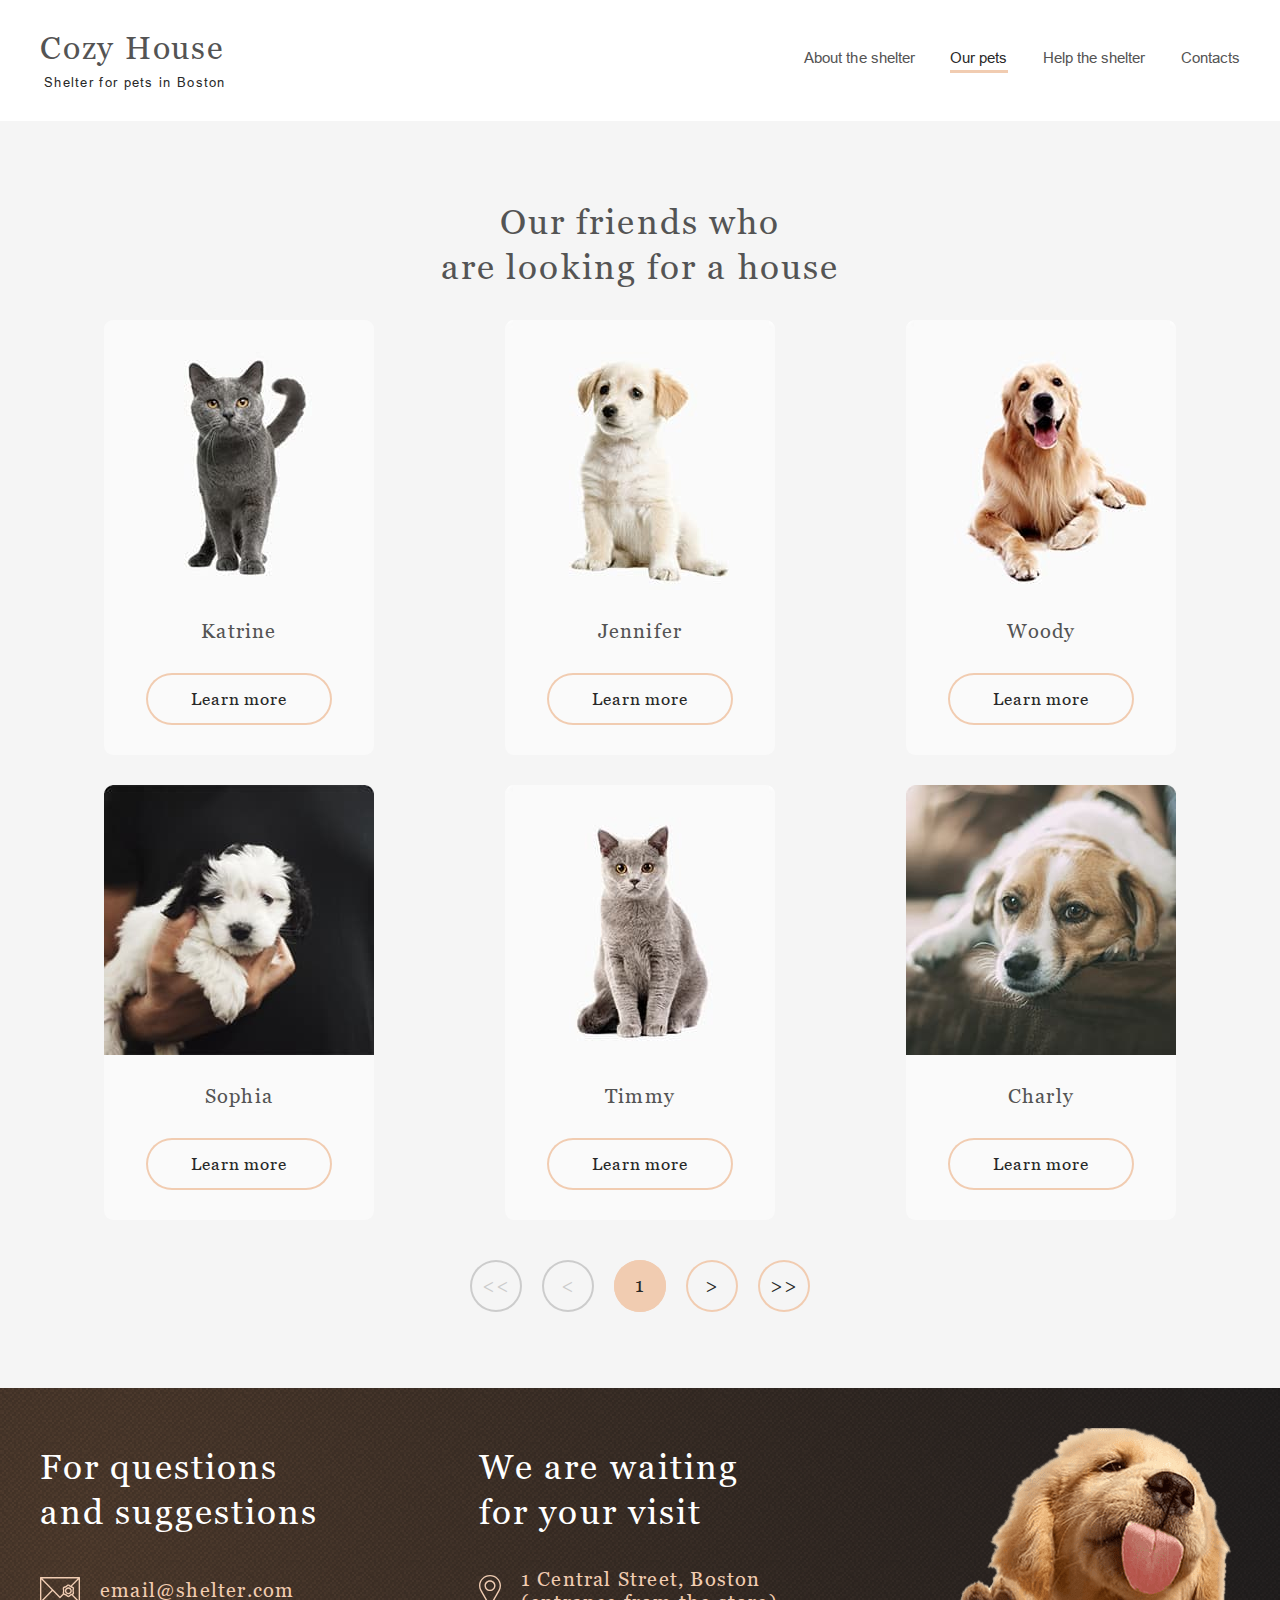
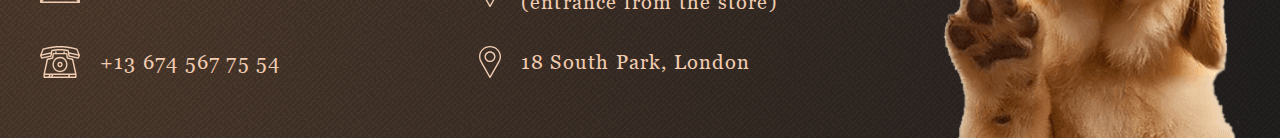
==== pages/pets/index.html @ d436ac6c "feat: add pets page basic styles for 768px size" ====
<!DOCTYPE html>
<html lang="en">

<head>
    <meta charset="UTF-8">
    <meta http-equiv="X-UA-Compatible" content="IE=edge">
    <meta name="viewport" content="width=device-width, initial-scale=1.0">
    <title>Our Pets</title>
    <link rel="stylesheet" href="/styles/styles.css" />
</head>

<body>
    <div id="page-overlay" class="overlay hide"></div>
    <!-- header -->
    <div class="our-pets">
        <header id="header-section" class="header">
            <div class="container">
                <nav class="header-nav flex flex-jc-sb">
                    <div class="header-nav-wrapper flex flex-jc-sb flex-ai-c">
                        <div class="header-logo">
                            <h1 class="header-logo__title">
                                <a href="#hero-section" class="header-logo__title-text">Cozy House</a>
                            </h1>
                            <p class="header-logo__subtitle">Shelter for pets in Boston</p>
                        </div>
                        <button id="hamburger-btn" class="header-hamburger" aria-expanded="true"
                            aria-controls="navigationLinks" title="open and close navigation">
                            <span class="header-hamburger__line"></span>
                            <span class="header-hamburger__line"></span>
                            <span class="header-hamburger__line"></span>
                        </button>
                    </div>
                    <div id="navigationLinks" class="nav-links-wrapper mobile-menu">
                        <div class="header-logo">
                            <a href="#hero-section" class="header-logo__title-text">Cozy House</a>
                            <p class="header-logo__subtitle">Shelter for pets in Boston</p>
                        </div>
                        <ul class="header-nav__menu flex">
                            <li class="header-nav__menu-item"><a href="../main/index.html"
                                    class="header-nav__menu-item__link nav-link">About
                                    the
                                    shelter</a></li>
                            <li class="header-nav__menu-item"><a href="#our-pets"
                                    class="header-nav__menu-item__link nav-link current-link">Our
                                    pets</a></li>
                            <li class="header-nav__menu-item"><a href="../main/index.html#help-section"
                                    class="header-nav__menu-item__link nav-link">Help
                                    the
                                    shelter</a></li>
                            <li class="header-nav__menu-item"><a href="#footer-section"
                                    class="header-nav__menu-item__link nav-link">Contacts</a></li>
                        </ul>
                    </div>
                </nav>
            </div>
        </header>
        <!-- / header -->
        <main class="pets" id="our-pets">
            <div id="popup-section" class="popup flex hide">
                <picture class="popup-pic">
                    <source media="(min-width:80em)" srcset="../../assets/images/popup/popup-jennifer-1280.jpg"
                        type="image/png" />
                    <img src="../../assets/images/popup/popup-jennifer-768.jpg" alt="pet image"
                        class="popup-pic__img" />
                </picture>
                <button id="close-btn" class="popup-close button-round"></button>
                <div class="popup-description">
                    <h3 class="popup-description__name"><!--Jennifer--></h3>
                    <h4 class="popup-description__title"><!--Dog - Labrador --></h4>
                    <p class="popup-description__specification">
                        Jennifer is a sweet 2 months old Labrador
                        that is patiently waiting to find a new forever home. This girl really enjoys
                        being able to go outside to run and play, but won't hesitate to play up a storm in the house
                        if she has all of her
                        favorite toys.
                    </p>
                    <ul class="popup-description__characteristics">
                        <li class="popup-description__characteristics-item">
                            <p class="popup-description__characteristics-item__text">
                                <span
                                    class="popup-description__characteristics-item__text-title"><strong>Age:</strong></span>
                                <span class="popup-description__characteristics-item__text-value">2
                                    months</span>
                            </p>
                        </li>

                        <li class="popup-description__characteristics-item">
                            <p class="popup-description__characteristics-item__text">
                                <span
                                    class="popup-description__characteristics-item__text-title"><strong>Inoculations:</strong></span>
                                <span class="popup-description__characteristics-item__text-value">none</span>
                            </p>
                            </p>
                        </li>
                        <li class="popup-description__characteristics-item">
                            <p class="popup-description__characteristics-item__text">
                                <span
                                    class="popup-description__characteristics-item__text-title"><strong>Diseases:</strong></span>
                                <span class="popup-description__characteristics-item__text-value">none</span>
                            </p>
                            </p>
                        </li>
                        <li class="popup-description__characteristics-item">
                            <p class="popup-description__characteristics-item__text">
                                <span
                                    class="popup-description__characteristics-item__text-title"><strong>Parasites:</strong></span>
                                <span class="popup-description__characteristics-item__text-value">none</span>
                            </p>
                            </p>
                        </li>
                    </ul>
                </div>
            </div>
            <div class="container">
                <h2 class="pets-title primary-title">Our friends who <br>
                    are looking for a house</h2>
                <ul class="pets-cards flex flex-jc-sb">
                    <li class="pets-cards__item">
                        <div class="pet-card">
                            <img src="../../assets/images/our-pets/our-pets-katrine.jpg" alt="dark cat"
                                class="pet-card__img" />
                            <div class="pet-card__content">
                                <h4 class="pet-card__content-title">Katrine</h4>
                                <button type="button" class="pet-card__content-btn button-secondary">Learn
                                    more</button>
                            </div>
                        </div>
                    </li>
                    <li class="pets-cards__item">
                        <div class="pet-card">
                            <img src="../../assets/images/our-pets/our-pets-jennifer.jpg" alt="dark cat"
                                class="pet-card__img" />
                            <div class="pet-card__content">
                                <h4 class="pet-card__content-title">Jennifer</h4>
                                <button type="button" class="pet-card__content-btn button-secondary">Learn
                                    more</button>
                            </div>
                        </div>
                    </li>
                    <li class="pets-cards__item">
                        <div class="pet-card">
                            <img src="../../assets/images/our-pets/our-pets-woody.jpg" alt="dark cat"
                                class="pet-card__img" />
                            <div class="pet-card__content">
                                <h4 class="pet-card__content-title">Woody</h4>
                                <button type="button" class="pet-card__content-btn button-secondary">Learn
                                    more</button>
                            </div>
                        </div>
                    </li>
                    <li class="pets-cards__item">
                        <div class="pet-card">
                            <img src="../../assets/images/our-pets/our-pets-sophia.jpg" alt="dark cat"
                                class="pet-card__img" />
                            <div class="pet-card__content">
                                <h4 class="pet-card__content-title">Sophia</h4>
                                <button type="button" class="pet-card__content-btn button-secondary">Learn
                                    more</button>
                            </div>
                        </div>
                    </li>
                    <li class="pets-cards__item">
                        <div class="pet-card">
                            <img src="../../assets/images/our-pets/our-pets-timmy.jpg" alt="dark cat"
                                class="pet-card__img" />
                            <div class="pet-card__content">
                                <h4 class="pet-card__content-title">Timmy</h4>
                                <button type="button" class="pet-card__content-btn button-secondary">Learn
                                    more</button>
                            </div>
                        </div>
                    </li>
                    <li class="pets-cards__item">
                        <div class="pet-card">
                            <img src="../../assets/images/our-pets/our-pets-charly.jpg" alt="dark cat"
                                class="pet-card__img" />
                            <div class="pet-card__content">
                                <h4 class="pet-card__content-title">Charly</h4>
                                <button type="button" class="pet-card__content-btn button-secondary">Learn
                                    more</button>
                            </div>
                        </div>
                    </li>
                </ul>
                <nav class="pets-nav">
                    <ul class="pets-nav__pagination flex flex-ai-c flex-jc-sb">
                        <li class="pets-nav__pagination-item">
                            <a class="pets-nav__pagination-item__link button-round inactive" href="#"><span
                                    class="pets-nav__pagination-item__link-text">&lt;&lt;</span></a>
                        </li>
                        <li class="pets-nav__pagination-item">
                            <a class="pets-nav__pagination-item__link button-round inactive" href="#"><span
                                    class="pets-nav__pagination-item__link-text">&lt;</span></a>
                        </li>
                        <li class="pets-nav__pagination-item">
                            <a class="pets-nav__pagination-item__link button-round counter" href="#"><span
                                    class="pets-nav__pagination-item__link-text">1</span></a>
                        </li>
                        <li class="pets-nav__pagination-item">
                            <a class="pets-nav__pagination-item__link button-round" href="#"><span
                                    class="pets-nav__pagination-item__link-text">&gt;</span></a>
                        </li>
                        <li class="pets-nav__pagination-item">
                            <a class="pets-nav__pagination-item__link button-round" href="#"><span
                                    class="pets-nav__pagination-item__link-text">&gt;&gt;</span></a>
                        </li>
                    </ul>
                </nav>
            </div>
        </main>
        <!-- footer -->
        <footer id="footer-section" class="footer">
            <div class="container">
                <section class="footer-content flex flex-jc-sb">
                    <div class="footer-content__contacts">
                        <h2 class="footer-content__contacts-title primary-title">For questions and
                            suggestions</h2>
                        <ul class="footer-content__contacts-list">
                            <li class="footer-content__contacts-list__item"><a href="mailto:email@shelter.com"
                                    class="footer-content__contacts-list__item-link email-link">email@shelter.com</a>
                            </li>
                            <li class="footer-content__contacts-list__item"><a href="tel:+13 674 567 75 54"
                                    class="footer-content__contacts-list__item-link phone-link">+13 674
                                    567 75 54</a>
                            </li>
                        </ul>
                    </div>
                    <div class="footer-content__visit">
                        <h2 class="footer-content__visit-title primary-title">We are waiting for your
                            visit</h2>
                        <ul class="footer-content__visit-list">
                            <li class="footer-content__visit-list__item"><a href="https://goo.gl/maps/3vBUoGXrm42bSoNY6"
                                    class="footer-content__visit-list__item-link" target="_blank">1
                                    Central Street,
                                    Boston
                                    (entrance from the store)</a></li>
                            <li class="footer-content__visit-list__item"><a href="https://goo.gl/maps/7kP56EjCN1RmxNib6"
                                    class="footer-content__visit-list__item-link" target="_blank">18
                                    South Park,
                                    London</a>
                            </li>
                        </ul>
                    </div>
                </section>
            </div>
        </footer>
        <!-- /footer -->
    </div>
    <script type="module" src="../../js/pets.js"></script>
</body>

</html>
---- styles/styles.css ----
@font-face {
  font-family: "Arial";
  src: url("../../../assets/fonts/Arial.eot"); /* IE9 Compat Modes */
  src: url("../../../assets/fonts/Arial.eot?#iefix") format("embedded-opentype"), url("../../../assets/fonts/Arial.woff2") format("woff2"), url("../../../assets/fonts/Arial.woff") format("woff"), url("../../../assets/fonts/Arial.ttf") format("truetype"), url("../../../assets/fonts/Arial.svg#Arial") format("svg"); /* Legacy iOS */
  font-weight: 400;
  font-style: normal;
  font-display: swap;
}
@font-face {
  font-family: "Arial";
  src: url("../../../assets/fonts/Arial-Italic.eot"); /* IE9 Compat Modes */
  src: url("../../../assets/fonts/Arial-Italic.eot?#iefix") format("embedded-opentype"), url("../../../assets/fonts/Arial-Italic.woff2") format("woff2"), url("../../../assets/fonts/Arial-Italic.woff") format("woff"), url("../../../assets/fonts/Arial-Italic.ttf") format("truetype"), url("../../../assets/fonts/Arial-Italic.svg#Arial-Italic") format("svg"); /* Legacy iOS */
  font-weight: 400;
  font-style: italic;
  font-display: swap;
}
@font-face {
  font-family: "Georgia";
  src: url("../../../assets/fonts/Georgia.eot"); /* IE9 Compat Modes */
  src: url("../../../assets/fonts/Georgia.eot?#iefix") format("embedded-opentype"), url("../../../assets/fonts/Georgia.woff2") format("woff2"), url("../../../assets/fonts/Georgia.woff") format("woff"), url("../../../assets/fonts/Georgia.ttf") format("truetype"), url("../../../assets/fonts/Georgia.svg#Georgia") format("svg"); /* Legacy iOS */
  font-weight: 400;
  font-style: normal;
  font-display: swap;
}
/*! normalize.css v8.0.1 | MIT License | github.com/necolas/normalize.css */
/* Document
   ========================================================================== */
/**
 * 1. Correct the line height in all browsers.
 * 2. Prevent adjustments of font size after orientation changes in iOS.
 */
html {
  line-height: 1.15; /* 1 */
  -webkit-text-size-adjust: 100%; /* 2 */
}

/* Sections
   ========================================================================== */
/**
 * Remove the margin in all browsers.
 */
body {
  margin: 0;
}

/**
 * Render the `main` element consistently in IE.
 */
main {
  display: block;
}

/**
 * Correct the font size and margin on `h1` elements within `section` and
 * `article` contexts in Chrome, Firefox, and Safari.
 */
h1 {
  font-size: 2em;
  margin: 0.67em 0;
}

/* Grouping content
   ========================================================================== */
/**
 * 1. Add the correct box sizing in Firefox.
 * 2. Show the overflow in Edge and IE.
 */
hr {
  box-sizing: content-box; /* 1 */
  height: 0; /* 1 */
  overflow: visible; /* 2 */
}

/**
 * 1. Correct the inheritance and scaling of font size in all browsers.
 * 2. Correct the odd `em` font sizing in all browsers.
 */
pre {
  font-family: monospace, monospace; /* 1 */
  font-size: 1em; /* 2 */
}

/* Text-level semantics
   ========================================================================== */
/**
 * Remove the gray background on active links in IE 10.
 */
a {
  background-color: transparent;
}

/**
 * 1. Remove the bottom border in Chrome 57-
 * 2. Add the correct text decoration in Chrome, Edge, IE, Opera, and Safari.
 */
abbr[title] {
  border-bottom: none; /* 1 */
  text-decoration: underline; /* 2 */
  -webkit-text-decoration: underline dotted;
          text-decoration: underline dotted; /* 2 */
}

/**
 * Add the correct font weight in Chrome, Edge, and Safari.
 */
b,
strong {
  font-weight: bolder;
}

/**
 * 1. Correct the inheritance and scaling of font size in all browsers.
 * 2. Correct the odd `em` font sizing in all browsers.
 */
code,
kbd,
samp {
  font-family: monospace, monospace; /* 1 */
  font-size: 1em; /* 2 */
}

/**
 * Add the correct font size in all browsers.
 */
small {
  font-size: 80%;
}

/**
 * Prevent `sub` and `sup` elements from affecting the line height in
 * all browsers.
 */
sub,
sup {
  font-size: 75%;
  line-height: 0;
  position: relative;
  vertical-align: baseline;
}

sub {
  bottom: -0.25em;
}

sup {
  top: -0.5em;
}

/* Embedded content
   ========================================================================== */
/**
 * Remove the border on images inside links in IE 10.
 */
img {
  border-style: none;
}

/* Forms
   ========================================================================== */
/**
 * 1. Change the font styles in all browsers.
 * 2. Remove the margin in Firefox and Safari.
 */
button,
input,
optgroup,
select,
textarea {
  font-family: inherit; /* 1 */
  font-size: 100%; /* 1 */
  line-height: 1.15; /* 1 */
  margin: 0; /* 2 */
}

/**
 * Show the overflow in IE.
 * 1. Show the overflow in Edge.
 */
button,
input {
  /* 1 */
  overflow: visible;
}

/**
 * Remove the inheritance of text transform in Edge, Firefox, and IE.
 * 1. Remove the inheritance of text transform in Firefox.
 */
button,
select {
  /* 1 */
  text-transform: none;
}

/**
 * Correct the inability to style clickable types in iOS and Safari.
 */
button,
[type=button],
[type=reset],
[type=submit] {
  -webkit-appearance: button;
}

/**
 * Remove the inner border and padding in Firefox.
 */
button::-moz-focus-inner,
[type=button]::-moz-focus-inner,
[type=reset]::-moz-focus-inner,
[type=submit]::-moz-focus-inner {
  border-style: none;
  padding: 0;
}

/**
 * Restore the focus styles unset by the previous rule.
 */
button:-moz-focusring,
[type=button]:-moz-focusring,
[type=reset]:-moz-focusring,
[type=submit]:-moz-focusring {
  outline: 1px dotted ButtonText;
}

/**
 * Correct the padding in Firefox.
 */
fieldset {
  padding: 0.35em 0.75em 0.625em;
}

/**
 * 1. Correct the text wrapping in Edge and IE.
 * 2. Correct the color inheritance from `fieldset` elements in IE.
 * 3. Remove the padding so developers are not caught out when they zero out
 *    `fieldset` elements in all browsers.
 */
legend {
  box-sizing: border-box; /* 1 */
  color: inherit; /* 2 */
  display: table; /* 1 */
  max-width: 100%; /* 1 */
  padding: 0; /* 3 */
  white-space: normal; /* 1 */
}

/**
 * Add the correct vertical alignment in Chrome, Firefox, and Opera.
 */
progress {
  vertical-align: baseline;
}

/**
 * Remove the default vertical scrollbar in IE 10+.
 */
textarea {
  overflow: auto;
}

/**
 * 1. Add the correct box sizing in IE 10.
 * 2. Remove the padding in IE 10.
 */
[type=checkbox],
[type=radio] {
  box-sizing: border-box; /* 1 */
  padding: 0; /* 2 */
}

/**
 * Correct the cursor style of increment and decrement buttons in Chrome.
 */
[type=number]::-webkit-inner-spin-button,
[type=number]::-webkit-outer-spin-button {
  height: auto;
}

/**
 * 1. Correct the odd appearance in Chrome and Safari.
 * 2. Correct the outline style in Safari.
 */
[type=search] {
  -webkit-appearance: textfield; /* 1 */
  outline-offset: -2px; /* 2 */
}

/**
 * Remove the inner padding in Chrome and Safari on macOS.
 */
[type=search]::-webkit-search-decoration {
  -webkit-appearance: none;
}

/**
 * 1. Correct the inability to style clickable types in iOS and Safari.
 * 2. Change font properties to `inherit` in Safari.
 */
::-webkit-file-upload-button {
  -webkit-appearance: button; /* 1 */
  font: inherit; /* 2 */
}

/* Interactive
   ========================================================================== */
/*
 * Add the correct display in Edge, IE 10+, and Firefox.
 */
details {
  display: block;
}

/*
 * Add the correct display in all browsers.
 */
summary {
  display: list-item;
}

/* Misc
   ========================================================================== */
/**
 * Add the correct display in IE 10+.
 */
template {
  display: none;
}

/**
 * Add the correct display in IE 10.
 */
[hidden] {
  display: none;
}

:root {
  font-size: 100%;
  box-sizing: border-box;
  scroll-behavior: smooth;
}

*,
*::before,
*::after {
  box-sizing: inherit;
  margin: 0;
  padding: 0;
}

a,
a:visited,
a:hover {
  text-decoration: none;
}

.nav-link {
  border-bottom: 0.1875rem solid transparent;
  padding-bottom: 0.24em;
  transition: all 0.3s ease-in;
}
.nav-link:hover, .nav-link:focus {
  color: hsl(0deg, 0%, 98%);
}
.nav-link.current-link {
  color: hsl(0deg, 0%, 98%);
  border-bottom-color: hsl(25deg, 69%, 82%);
}

.our-pets .nav-link.current-link {
  color: hsl(0deg, 0%, 16%);
}

.pet-card {
  min-width: 16.875rem;
  background: hsl(0deg, 0%, 98%);
  overflow: hidden;
  border-radius: 0.5625em;
  cursor: pointer;
  transition: all 0.3s ease-in-out;
}
.pet-card:hover {
  background-color: hsl(0deg, 0%, 100%);
}
.pet-card:hover .button-secondary {
  background-color: hsl(25deg, 93%, 88%);
  box-shadow: inset 0 0 0 0.125rem hsl(25deg, 93%, 88%);
}
.pet-card__img {
  vertical-align: middle;
}
.pet-card__content {
  padding: 1.875em 0;
}
.pet-card__content-title {
  font-family: "Georgia";
  font-weight: 400;
  font-size: 1.25em;
  line-height: 1.15;
  letter-spacing: 0.06em;
  color: hsl(0deg, 0%, 33%);
  margin-bottom: 1.5em;
}

ul {
  list-style-type: none;
  margin: 0;
  padding: 0;
}

h1,
h2,
h3,
h4,
h5,
h6 {
  margin: 0;
  padding: 0;
}

.primary-title {
  font-weight: 400;
  font-size: 1.5625rem;
  line-height: 1.285;
  letter-spacing: 0.06em;
  color: hsl(0deg, 0%, 33%);
}
@media (min-width: 48rem) {
  .primary-title {
    font-weight: 400;
    font-size: 2.1875rem;
    line-height: 1.285;
    letter-spacing: 0.06em;
    color: hsl(0deg, 0%, 33%);
  }
}

.flex {
  display: flex;
}
.flex-jc-sb {
  justify-content: space-between;
}
.flex-jc-c {
  justify-content: center;
}
.flex-ai-c {
  align-items: center;
}

.overlay {
  position: absolute;
  top: 0;
  right: 0;
  bottom: 0;
  left: 0;
  background-color: hsla(0deg, 0%, 16%, 0.6);
  z-index: 2;
}
.overlay:hover {
  cursor: pointer;
}

.button-primary {
  font-weight: 400;
  font-size: 1.0625rem;
  line-height: 1.3;
  letter-spacing: 0.06em;
  color: hsl(0deg, 0%, 16%);
  padding: 0.88235em 2.647em;
  background-color: hsl(25deg, 69%, 82%);
  border-radius: 5.882em;
  display: inline-block;
  transition: background 0.3s ease-in-out;
}
.button-primary:hover {
  background-color: hsl(25deg, 93%, 88%);
}

.button-secondary {
  border: 0;
  box-shadow: inset 0 0 0 0.125rem hsl(25deg, 69%, 82%);
  border-radius: 6.25rem;
  background-color: transparent;
  cursor: pointer;
  font-size: 1.0625rem;
  line-height: 1.3;
  letter-spacing: 0.056em;
  padding: 0.88235em 2.64705882em;
  color: hsl(0deg, 0%, 16%);
  transition: all 0.3s ease-in-out;
}
.button-secondary:hover {
  background-color: hsl(25deg, 93%, 88%);
  box-shadow: inset 0 0 0 0.125rem hsl(25deg, 93%, 88%);
}

.button-round {
  width: 3.25rem;
  height: 3.25rem;
  border: 0;
  border-radius: 50%;
  background-color: transparent;
  box-shadow: inset 0 0 0 0.125rem hsl(25deg, 69%, 82%);
  cursor: pointer;
  transition: all 0.3s ease-in-out;
}
.button-round:hover {
  background-color: hsl(25deg, 93%, 88%);
  box-shadow: inset 0 0 0 0.125rem hsl(25deg, 93%, 88%);
}
.button-round.hover-close-btn {
  background-color: hsl(25deg, 93%, 88%);
  box-shadow: inset 0 0 0 0.125rem hsl(25deg, 93%, 88%);
}
.button-round.inactive {
  color: hsl(0deg, 0%, 80%);
  box-shadow: inset 0 0 0 0.125rem hsl(0deg, 0%, 80%);
  cursor: not-allowed;
}
.button-round.inactive:hover {
  background-color: transparent;
  box-shadow: inset 0 0 0 0.125rem hsl(0deg, 0%, 80%);
}
.button-round.counter {
  background-color: hsl(25deg, 69%, 82%);
  cursor: unset;
}
.button-round.counter:hover {
  background-color: hsl(25deg, 69%, 82%);
  box-shadow: inset 0 0 0 0.125rem hsl(25deg, 69%, 82%);
}

.visually-hidden {
  position: absolute;
  width: 1px;
  height: 1px;
  padding: 0;
  overflow: hidden;
  clip: rect(0, 0, 0, 0);
  white-space: nowrap;
  border: 0;
}

.hide {
  display: none;
}

.rotate {
  transform: rotate(90deg);
}

.stop-scroll {
  overflow: hidden;
}

.carousel-320 {
  left: -17.875rem;
}

.carousel-768 {
  left: -38.75rem;
}

.carousel-1280 {
  left: -61.875rem;
  left: -67.5rem;
}

.container {
  max-width: 75rem;
  margin: 0 auto;
}

body {
  font-family: "Georgia", sans-serif;
  font-weight: 400;
  position: relative;
}

@keyframes shake {
  10%, 90% {
    transform: translateX(-0.03125rem);
  }
  20%, 80% {
    transform: translateX(0.03125rem);
  }
  30%, 50%, 70% {
    transform: translateX(-0.0625rem);
  }
  40%, 60% {
    transform: translateX(0.0625rem);
  }
}
@keyframes ringing {
  0% {
    transform: rotate(0);
  }
  20% {
    transform: rotate(-25deg);
  }
  40% {
    transform: rotate(25deg);
  }
  60% {
    transform: rotate(-25deg);
  }
  80% {
    transform: rotate(25deg);
  }
  100% {
    transform: rotate(0);
  }
}
@keyframes scale {
  0% {
    transform: scale(1) translateY(-50%);
  }
  30% {
    transform: scale(1.1) translateY(-50%);
  }
  50% {
    transform: scale(1.2) translateY(-50%);
  }
  100% {
    transform: scale(1) translateY(-50%);
  }
}
@keyframes slide-in {
  from {
    right: -20rem;
    opacity: 0;
  }
  10% {
    right: -18.75rem;
  }
  80% {
    opacity: 0.3;
  }
  to {
    right: 0;
    opacity: 1;
  }
}
.slide-in {
  animation: slide-in 0.5s ease-in-out forwards;
}

@keyframes slide-out {
  from {
    right: 0;
    opacity: 1;
  }
  10% {
    right: -3.125rem;
    opacity: 0.8;
  }
  60% {
    opacity: 0.5;
  }
  to {
    right: -20rem;
    opacity: 0;
  }
}
.slide-out {
  animation: slide-out 0.5s ease-in-out forwards;
}

@keyframes move-left-320 {
  from {
    left: -286px;
  }
  to {
    left: 0px;
  }
}
.transition-left-320 {
  animation: move-left-320 0.5s linear;
}

@keyframes move-right-320 {
  from {
    left: -286px;
  }
  to {
    left: -572px;
  }
}
.transition-right-320 {
  animation: move-right-320 0.5s linear;
}

@keyframes move-left-768 {
  from {
    left: -620px;
  }
  to {
    left: 0px;
  }
}
.transition-left-768 {
  animation: move-left-768 0.7s linear;
}

@keyframes move-right-768 {
  from {
    left: -620px;
  }
  to {
    left: -1240px;
  }
}
.transition-right-768 {
  animation: move-right-768 0.7s linear;
}

@keyframes move-left-1280 {
  from {
    left: -1080px;
  }
  to {
    left: 0px;
  }
}
.transition-left-1280 {
  animation: move-left-1280 0.9s linear;
}

@keyframes move-right-1280 {
  from {
    left: -1080px;
  }
  to {
    left: -2160px;
  }
}
.transition-right-1280 {
  animation: move-right-1280 0.9s linear;
}

.header {
  position: absolute;
  top: 0;
  left: 0;
  width: 100%;
  overflow-x: clip;
  padding: 1.875em 3.3125em 0 0.625em;
}
.header.fixed {
  position: fixed;
  top: 0;
  left: 0;
  padding: 0.5em;
  z-index: 2;
  background-color: hsla(330deg, 3%, 13%, 0.7);
  box-shadow: 0 0.3125rem 0.3125rem hsla(0deg, 0%, 0%, 0.5);
}
.header.fixed .nav-links-wrapper .header-logo {
  top: 0.8em;
}
@media (min-width: 48rem) {
  .header {
    padding: 1.875em 1.875em 0;
  }
}
@media (min-width: 80rem) {
  .header {
    padding: 3.75em 2.5em 0;
  }
}
.header-nav-wrapper {
  width: 100%;
}
@media (min-width: 48rem) {
  .header-nav-wrapper {
    width: auto;
  }
}
.header-logo__title-text {
  font-weight: 400;
  font-size: 2rem;
  line-height: 1.1;
  letter-spacing: 0.055em;
  color: hsl(25deg, 69%, 82%);
}
.header-logo__subtitle {
  font-family: "Arial";
  font-weight: 400;
  font-size: 0.8125rem;
  line-height: 1.15;
  letter-spacing: 0.1em;
  color: hsl(0deg, 0%, 100%);
  padding-left: 0.25rem;
  margin: 0.63em 0 0 0;
}
.header-hamburger {
  border: 0;
  background-color: transparent;
  cursor: pointer;
  padding: 0;
  z-index: 3;
  transition: transform 0.3s ease-in-out;
}
.header-hamburger.rotate {
  margin-right: -0.1875em;
}
@media (min-width: 48rem) {
  .header-hamburger {
    display: none;
  }
}
.header-hamburger__line {
  display: block;
  width: 1.875rem;
  height: 0.125rem;
  background-color: hsl(25deg, 69%, 82%);
}
.header-hamburger__line + .header-hamburger__line {
  margin-top: 0.5em;
}
.header .nav-links-wrapper {
  position: absolute;
  right: -20em;
  top: 0;
  z-index: 2;
  background-color: hsl(0deg, 0%, 16%);
  width: 20em;
  min-height: 100vh;
  padding-top: 10em;
}
@media (min-width: 48rem) {
  .header .nav-links-wrapper {
    position: initial;
    width: auto;
    background-color: transparent;
    padding-top: 0;
    z-index: 0;
    min-height: auto;
  }
}
.header .nav-links-wrapper .header-logo {
  position: absolute;
  top: 2em;
  left: 0.875em;
}
@media (min-width: 48rem) {
  .header .nav-links-wrapper .header-logo {
    display: none;
  }
}
.header-nav__menu {
  flex-direction: column;
  text-align: center;
}
@media (min-width: 48rem) {
  .header-nav__menu {
    flex-direction: row;
    margin-top: 1em;
  }
}
.header-nav__menu-item {
  margin-left: 0.625em;
}
@media (min-width: 48rem) {
  .header-nav__menu-item {
    margin-left: 0;
  }
}
.header-nav__menu-item + .header-nav__menu-item {
  margin-top: 2.625em;
  margin-left: 0.625em;
}
@media (min-width: 48rem) {
  .header-nav__menu-item + .header-nav__menu-item {
    margin-top: 0;
    margin-left: 2.1875em;
  }
}
.header-nav__menu-item__link {
  font-family: "Arial";
  font-weight: 400;
  font-size: 0.9375rem;
  line-height: 1.6;
  color: hsl(0deg, 0%, 80%);
  font-family: "Arial";
  font-weight: 400;
  line-height: 1.6;
  color: hsl(0deg, 0%, 80%);
  font-size: 2rem;
  letter-spacing: 0.004em;
  color: hsl(0deg, 0%, 80%);
  border-bottom: 0.1875rem solid transparent;
  padding-bottom: 0.26666em;
  transition: all 0.3s ease-in;
}
@media (min-width: 48rem) {
  .header-nav__menu-item__link {
    font-family: "Arial";
    font-weight: 400;
    line-height: 1.6;
    color: hsl(0deg, 0%, 80%);
    font-size: 0.9375rem;
  }
}
.header-nav__menu-item__link:hover, .header-nav__menu-item__link:focus {
  color: hsl(0deg, 0%, 98%);
}

.our-pets .header {
  background-color: hsl(0deg, 0%, 100%);
  padding: 1.875em 3.125em 1.875em 0.625em;
}
@media (min-width: 48rem) {
  .our-pets .header {
    padding: 1.875em;
  }
}
.our-pets .header-nav {
  padding-right: 0.1875em;
}
@media (min-width: 48rem) {
  .our-pets .header-nav {
    padding-right: 0;
  }
}
.our-pets .header-nav__menu-item__link {
  color: hsl(0deg, 0%, 33%);
}
.our-pets .header-nav__menu-item__link:not(:first-child) {
  letter-spacing: 0.1px;
}
.our-pets .header-nav__menu-item__link:hover, .our-pets .header-nav__menu-item__link:focus {
  color: hsl(0deg, 0%, 16%);
}
.our-pets .header-logo__title-text {
  color: hsl(0deg, 0%, 33%);
}
.our-pets .header-logo__subtitle {
  color: hsl(0deg, 0%, 16%);
  margin-top: 0.6923em;
}
.our-pets .header-hamburger__line {
  background-color: hsl(0deg, 0%, 0%);
}

.hero {
  padding: 9.375em 0.625em 0;
  background: hsl(330deg, 3%, 13%);
  background-image: url("../assets/images/hero/noise_lines_transparent@2X.png"), radial-gradient(110.67% 538.64% at 5.73% 50%, hsl(25deg, 27%, 25%) 0%, hsl(240deg, 4%, 11%) 100%);
  text-align: center;
}
@media (min-width: 80rem) {
  .hero {
    padding: 11.25em 2.5em 0;
    text-align: unset;
  }
}
.hero .container {
  padding-bottom: 23.5625em;
  background: url("../assets/images/hero/start-screen-puppy-320.png") no-repeat bottom right;
}
@media (min-width: 48rem) {
  .hero .container {
    padding-bottom: 43.3125em;
    background: url("../assets/images/hero/start-screen-puppy-768.png") no-repeat bottom right 11%;
  }
}
@media (min-width: 80rem) {
  .hero .container {
    padding-bottom: 243px;
    background: url("../assets/images/hero/start-screen-puppy-1280.png") no-repeat bottom right;
  }
}
@media (min-width: 48rem) {
  .hero-content {
    max-width: 28.75rem;
    margin: 0 auto;
  }
}
@media (min-width: 80rem) {
  .hero-content {
    margin: 0;
    padding-top: 10.1875em;
  }
}
.hero-content__title {
  color: hsl(0deg, 0%, 100%);
  padding: 0 0.8em;
}
@media (min-width: 48rem) {
  .hero-content__title {
    font-weight: 400;
    font-size: 2.75rem;
    line-height: 1.3;
    letter-spacing: 0;
    color: hsl(0deg, 0%, 100%);
    padding: 0 1.1136em 0 0;
    text-align: left;
  }
}
.hero-content__text {
  font-family: "Arial";
  font-weight: 400;
  font-size: 0.9375rem;
  line-height: 1.6;
  color: hsl(0deg, 0%, 80%);
  padding: 2.8em 0;
}
@media (min-width: 48rem) {
  .hero-content__text {
    text-align: left;
  }
}

.about {
  padding: 2.625em 0.625em 2.375em;
}
@media (min-width: 48rem) {
  .about {
    padding: 5em 0 6em;
  }
}
@media (min-width: 80rem) {
  .about {
    padding: 5em 2.5em 6em;
  }
}
.about-content {
  flex-direction: column;
  gap: 2.65em;
  text-align: center;
}
@media (min-width: 48rem) {
  .about-content {
    max-width: 27.3125rem;
    margin: 0 auto;
    gap: 5em;
  }
}
@media (min-width: 80rem) {
  .about-content {
    flex-direction: row-reverse;
    gap: 7.5em;
    max-width: initial;
    justify-content: center;
  }
}
.about-content__description {
  padding: 0 0.9375em;
}
@media (min-width: 48rem) {
  .about-content__description {
    padding: 0 0.1875em 0 0.25em;
  }
}
@media (min-width: 80rem) {
  .about-content__description {
    padding: 0;
    margin-top: 0.875em;
    max-width: 26.875rem;
  }
}
.about-content__description-title {
  margin-bottom: 0.92em;
}
@media (min-width: 48rem) {
  .about-content__description-title {
    margin: 0 1.71428em 0.7142857em 0;
    text-align: left;
  }
}
.about-content__description-text {
  font-family: "Arial";
  font-weight: 400;
  font-size: 0.9375rem;
  line-height: 1.6;
  color: hsl(0deg, 0%, 80%);
  color: hsl(0deg, 0%, 30%);
  text-align: justify;
}
@media (min-width: 48rem) {
  .about-content__description-text {
    text-align: left;
  }
}
.about-content__description-text + .about-content__description-text {
  margin-top: 1.466667em;
}
@media (min-width: 48rem) {
  .about-content__description-text + .about-content__description-text {
    margin-top: 1.6666666667em;
  }
}

.our-friends {
  background-color: hsl(0deg, 0%, 96%);
  padding: 2.625em 0.625em;
  text-align: center;
}
@media (min-width: 48rem) {
  .our-friends .container {
    position: relative;
  }
}
@media (min-width: 48rem) {
  .our-friends {
    padding: 5em 1.875em 6.25em;
  }
}
@media (min-width: 48rem) {
  .our-friends-title {
    margin-bottom: 1.71428em;
  }
}
.our-friends-carousel {
  max-width: 16.875rem;
  padding: 2.625em 0 1.25em;
  margin: 0 auto;
  overflow: hidden;
}
@media (min-width: 48rem) {
  .our-friends-carousel {
    padding: 0;
    max-width: 36.25rem;
    margin-bottom: 3.75em;
  }
}
@media (min-width: 80rem) {
  .our-friends-carousel {
    max-width: 61.875rem;
  }
}
.our-friends-carousel__track {
  position: relative;
  z-index: 1;
  gap: 1em;
}
@media (min-width: 48rem) {
  .our-friends-carousel__track {
    gap: 2.5em;
  }
}
@media (min-width: 80rem) {
  .our-friends-carousel__track {
    gap: 5.625em;
  }
}
@media (min-width: 48rem) {
  .our-friends-carousel__track-item {
    gap: 2.5em;
  }
}
@media (min-width: 80rem) {
  .our-friends-carousel__track-item {
    gap: 5.625em;
  }
}
.our-friends-controls {
  display: grid;
  grid-template-columns: repeat(2, 3.25rem);
  justify-content: center;
  gap: 5em;
  margin-bottom: 2.3125em;
}
@media (min-width: 48rem) {
  .our-friends-controls {
    position: absolute;
    top: 49%;
    width: 100%;
    justify-content: space-between;
  }
}
.our-friends-controls-item__btn {
  background: no-repeat center;
  background-image: url("../assets/images/our-pets/arrow-left.svg");
}
.our-friends-controls .next {
  background-image: url("../assets/images/our-pets/arrow-right.svg");
}

.popup {
  max-width: 15rem;
  width: 100%;
  position: fixed;
  top: 50%;
  left: 50%;
  z-index: 3;
  transform: translate(-50%, -50%);
  background-color: hsl(0deg, 0%, 98%);
}
@media (min-width: 48rem) {
  .popup {
    max-width: 39.375rem;
    border-radius: 0.5625rem 0 0 0.5625rem;
    -moz-text-align-last: left;
         text-align-last: left;
  }
}
@media (min-width: 80rem) {
  .popup {
    max-width: 56.25rem;
  }
}
.popup-pic {
  display: none;
  border-radius: 0.5625rem 0 0 0.5625rem;
  overflow: hidden;
  min-width: 21.875rem;
}
@media (min-width: 80rem) {
  .popup-pic {
    min-width: 31.25rem;
  }
}
.popup-pic__img {
  display: block;
  height: 100%;
}
@media (min-width: 48rem) {
  .popup-pic {
    display: block;
  }
}
.popup-close {
  background: url("../assets/images/popup/popup-cross-icon.svg") no-repeat center center;
  position: absolute;
  top: -3.25rem;
  right: -1.625rem;
}
.popup-description {
  background-color: hsl(0deg, 0%, 98%);
  border-radius: 0.5625rem;
  padding: 0.625em;
}
@media (min-width: 48rem) {
  .popup-description {
    border-radius: 0 0.5625rem 0.5625rem 0;
  }
}
@media (min-width: 80rem) {
  .popup-description {
    padding: 3.125em 1.25em 5.5em 1.8125em;
  }
}
.popup-description__name {
  font-weight: 400;
  font-size: 2.1875rem;
  line-height: 1.285;
  letter-spacing: 0.06em;
  color: hsl(0deg, 0%, 33%);
  color: hsl(0deg, 0%, 0%);
  margin-bottom: 0.28571em;
}
.popup-description__title {
  font-weight: 400;
  font-size: 1.25rem;
  line-height: 1.15;
  letter-spacing: 0.06em;
  color: hsl(0deg, 0%, 0%);
}
@media (min-width: 48rem) {
  .popup-description__title {
    text-align: left;
  }
}
.popup-description__specification {
  font-weight: 400;
  font-size: 0.8125rem;
  line-height: 1.1;
  text-align: justify;
  letter-spacing: 0.06em;
  color: hsl(0deg, 0%, 0%);
  margin: 1.53846em 0 1.84615em;
}
@media (min-width: 48rem) {
  .popup-description__specification {
    text-align: left;
    margin: 1.53846em 0 1.53846em;
  }
}
@media (min-width: 80rem) {
  .popup-description__specification {
    font-weight: 400;
    font-size: 0.9375rem;
    line-height: 1.1;
    letter-spacing: 0.06em;
    color: hsl(0deg, 0%, 33%);
    margin: 2.66666em 0;
  }
}
.popup-description__characteristics {
  text-align: left;
}
.popup-description__characteristics-item {
  padding-left: 0.875em;
  position: relative;
}
.popup-description__characteristics-item + .popup-description__characteristics-item {
  margin-top: 0.3125em;
}
.popup-description__characteristics-item:before {
  content: "";
  display: block;
  width: 0.25rem;
  height: 0.25rem;
  background-color: hsl(25deg, 69%, 82%);
  border-radius: 50%;
  position: absolute;
  top: 50%;
  left: 0;
  transform: translateY(-50%);
}

.help {
  padding: 2.625em 0.9375em;
  text-align: center;
}
@media (min-width: 48rem) {
  .help {
    padding: 5em 4.3125em 6.25em;
  }
}
@media (min-width: 80rem) {
  .help {
    padding: 5em 2.5em 6.25em;
  }
}
.help-list {
  display: grid;
  grid-template-columns: 1fr 1fr;
  gap: 1.875em;
  margin-top: 2.625em;
}
@media (min-width: 48rem) {
  .help-list {
    grid-template-columns: 1fr 1fr 1fr;
    gap: 3.4375em 3.75em;
    margin-top: 3.75em;
  }
}
@media (min-width: 80rem) {
  .help-list {
    margin: 3.75em 87px 0;
    display: flex;
    flex-wrap: wrap;
    justify-content: center;
    gap: 3.4375em 7.45875em;
  }
}
.help-list__item-title {
  font-weight: 400;
  font-size: 0.9375rem;
  line-height: 1.1;
  letter-spacing: 0.06em;
  color: hsl(0deg, 0%, 33%);
  margin-top: 1.06666em;
}
@media (min-width: 48rem) {
  .help-list__item-title {
    font-weight: 400;
    font-size: 1.25rem;
    line-height: 1.15;
    letter-spacing: 0.06em;
    color: hsl(0deg, 0%, 33%);
    margin-top: 1.25em;
  }
}

.donation {
  background-color: hsl(0deg, 0%, 96%);
  padding: 2.625em 0.625em 2.25em;
  text-align: center;
}
@media (min-width: 48rem) {
  .donation {
    padding: 5em 0 5.9375em;
    text-align: initial;
  }
}
@media (min-width: 80rem) {
  .donation {
    padding: 5em 0 6.375em;
  }
}
.donation .container {
  flex-direction: column;
}
@media (min-width: 80rem) {
  .donation .container {
    flex-direction: row-reverse;
    justify-content: center;
    gap: 1.875em;
  }
}
@media (min-width: 48rem) {
  .donation-title {
    max-width: 23.75rem;
    margin: 0 auto;
    margin-top: 0.05714em;
  }
}
@media (min-width: 48rem) {
  .donation-content {
    max-width: 23.75rem;
    margin: 0 auto;
  }
}
@media (min-width: 80rem) {
  .donation-content {
    margin: 0;
  }
}
.donation-content__info {
  margin: 1.25em 0 2.625em;
}
@media (min-width: 48rem) {
  .donation-content__info {
    margin: 1em 0 3.75em;
  }
}
@media (min-width: 80rem) {
  .donation-content__info {
    margin: 1em 0 0;
  }
}
.donation-content__info-description {
  font-size: 0.9375rem;
  line-height: 1.6;
  color: hsl(0deg, 0%, 33%);
}
@media (min-width: 48rem) {
  .donation-content__info-description {
    letter-spacing: 0.0666666em;
    word-spacing: -0.02666666em;
  }
}
.donation-content__info-account {
  display: inline-block;
  font-weight: 400;
  font-size: 0.9375rem;
  line-height: 1.1;
  letter-spacing: 0.06em;
  color: hsl(0deg, 0%, 33%);
  margin: 1.36666em 0;
  padding: 0.86666em 1em 0.86666em 4em;
  border-radius: 0.6rem;
  position: relative;
}
@media (min-width: 48rem) {
  .donation-content__info-account {
    font-weight: 400;
    font-size: 1.25rem;
    line-height: 1.15;
    letter-spacing: 0.06em;
    color: hsl(0deg, 0%, 33%);
    margin: 0.8em 0 1em;
    padding: 0.5em 0.75em 0.5em 3em;
  }
}
.donation-content__info-account::before {
  content: "";
  display: block;
  width: 1.875rem;
  height: 1.375rem;
  background: url("../assets/images/donation/donation-credit-card.svg") no-repeat center center;
  position: absolute;
  top: 0.625rem;
  left: 0.9375rem;
}
.donation-content__info-policy {
  font-family: "Arial";
  font-style: italic;
  font-size: 0.75rem;
  line-height: 1.5;
  text-align: justify;
  color: hsl(0deg, 0%, 70%);
  padding: 0 0.8333em;
}
@media (min-width: 48rem) {
  .donation-content__info-policy {
    padding: 0;
    text-align: left;
  }
}
@media (min-width: 48rem) {
  .donation-pic {
    display: block;
    text-align: center;
  }
}
@media (min-width: 80rem) {
  .donation-pic {
    margin-top: 0.75em;
  }
}
@media (min-width: 48rem) {
  .donation-pic__img {
    margin-left: -0.0625em;
  }
}

.footer {
  padding: 1.875em 0.625em 0;
  background: hsl(330deg, 3%, 13%);
  background-image: url("../assets/images/hero/noise_lines_transparent@2X.png"), radial-gradient(110.67% 538.64% at 5.73% 50%, hsl(25deg, 27%, 25%) 0%, hsl(240deg, 4%, 11%) 100%);
}
@media (min-width: 48rem) {
  .footer {
    padding: 1.875em 1.875em 0;
  }
}
@media (min-width: 80rem) {
  .footer {
    padding: 2.5em 2.5em 0;
  }
}
.footer .container {
  padding-bottom: 17.1em;
  background: url("../assets/images/footer/footer-puppy-320.png") no-repeat center bottom;
}
@media (min-width: 48rem) {
  .footer .container {
    background: url("../assets/images/footer/footer-puppy-768-1280.png") no-repeat center bottom;
    padding-bottom: 20.9375em;
  }
}
@media (min-width: 80rem) {
  .footer .container {
    padding-bottom: 1.25em;
    background-position: bottom right;
  }
}
.footer-content {
  flex-direction: column;
}
@media (min-width: 48rem) {
  .footer-content {
    padding: 0 2.125em;
    flex-direction: row;
  }
}
@media (min-width: 80rem) {
  .footer-content {
    justify-content: flex-start;
    gap: 10rem;
    padding: 0.9375em 0 0;
  }
}
.footer-content .primary-title {
  color: hsl(0deg, 0%, 100%);
  text-align: center;
}
@media (min-width: 48rem) {
  .footer-content .primary-title {
    text-align: left;
    margin-top: 0.05714em;
  }
}
.footer-content__contacts-list__item, .footer-content__visit-list__item {
  margin: 2.5em 0;
}
.footer-content__contacts-list__item-link, .footer-content__visit-list__item-link {
  display: inline-block;
  font-weight: 400;
  font-size: 1.25rem;
  line-height: 1.15;
  letter-spacing: 0.06em;
  color: hsl(25deg, 69%, 82%);
  position: relative;
}
.footer-content__contacts {
  margin: 0 0.6875em;
}
@media (min-width: 48rem) {
  .footer-content__contacts {
    margin: 0;
    max-width: 17.4375rem;
  }
}
.footer-content__contacts-list__item-link {
  padding-left: 3em;
  margin: 0.25em 0 0.2em 0.65em;
  transition: color 0.3s ease-in-out;
}
.footer-content__contacts-list__item-link:hover {
  color: hsl(25deg, 93%, 88%);
}
.footer-content__contacts-list__item-link:hover::before {
  animation: shake 0.9s cubic-bezier(0.3, 0.17, 0.22, 0.87) 0.2s;
}
@media (min-width: 48rem) {
  .footer-content__contacts-list__item-link {
    margin: 0.2em 0 0.2em;
  }
}
.footer-content__contacts-list__item-link::before {
  content: "";
  display: block;
  width: 2.5rem;
  height: 1.625rem;
  background: url("../assets/images/footer/footer-mail-icon.svg") no-repeat center center;
  position: absolute;
  top: -0.125rem;
  left: 0;
}
.footer-content__contacts-list__item-link.phone-link {
  margin-left: 0.95em;
}
.footer-content__contacts-list__item-link.phone-link:hover::before {
  animation: ringing 0.9s ease-in-out 0.2s;
}
@media (min-width: 48rem) {
  .footer-content__contacts-list__item-link.phone-link {
    margin-left: 0;
    margin-top: 0.25em;
  }
}
.footer-content__contacts-list__item-link.phone-link::before {
  content: "";
  height: 2rem;
  background: url("../assets/images/footer/footer-phone-icon.svg") no-repeat center center;
  top: -0.3125rem;
}
@media (min-width: 48rem) {
  .footer-content__visit {
    max-width: 18.875rem;
  }
}
.footer-content__visit-title {
  margin: 0 0.75em;
}
@media (min-width: 48rem) {
  .footer-content__visit-title {
    margin: 0;
  }
}
@media (min-width: 48rem) {
  .footer-content__visit-list__item {
    margin: 2.0625em 0;
  }
}
.footer-content__visit-list__item:first-of-type {
  margin-bottom: 2.75em;
}
@media (min-width: 48rem) {
  .footer-content__visit-list__item:first-of-type {
    margin-bottom: 2.3125em;
  }
}
.footer-content__visit-list__item-link {
  padding-left: 2.086em;
  transition: color 0.3s ease-in-out;
}
.footer-content__visit-list__item-link:hover {
  color: hsl(25deg, 93%, 88%);
}
.footer-content__visit-list__item-link:hover::before {
  animation: scale 0.9s ease-in-out 0.2s;
}
.footer-content__visit-list__item-link::before {
  content: "";
  display: block;
  width: 1.375rem;
  height: 2rem;
  background: url("../assets/images/footer/footer-pin-icon.svg") no-repeat center center;
  position: absolute;
  top: 50%;
  left: 0;
  transform: translateY(-50%);
}

.pets {
  background-color: hsl(0deg, 0%, 96%);
  padding: 10.17em 0.625em 2.625em;
  text-align: center;
}
@media (min-width: 48rem) {
  .pets {
    padding: 12.5em 1.875em 4.75em;
  }
}
.pets-cards {
  padding: 2.625em 0.9375em;
  flex-direction: column;
  gap: 1.875em;
}
@media (min-width: 48rem) {
  .pets-cards {
    flex-direction: row;
    flex-wrap: wrap;
    padding: 1.875em 4em 2.5em;
  }
}
.pets-cards__item {
  max-width: 16.875rem;
}
@media (min-width: 48rem) {
  .pets-nav {
    max-width: 21.25em;
    margin: 0 auto;
  }
}
.pets-nav__pagination {
  gap: 0.625em;
}
.pets-nav__pagination-item__link {
  display: inline-block;
  font-weight: 400;
  font-size: 1.25rem;
  line-height: 1.15;
  letter-spacing: 0.06em;
  color: hsl(0deg, 0%, 16%);
}
.pets-nav__pagination-item__link-text {
  position: relative;
  top: 0.7em;
}/*# sourceMappingURL=styles.css.map */
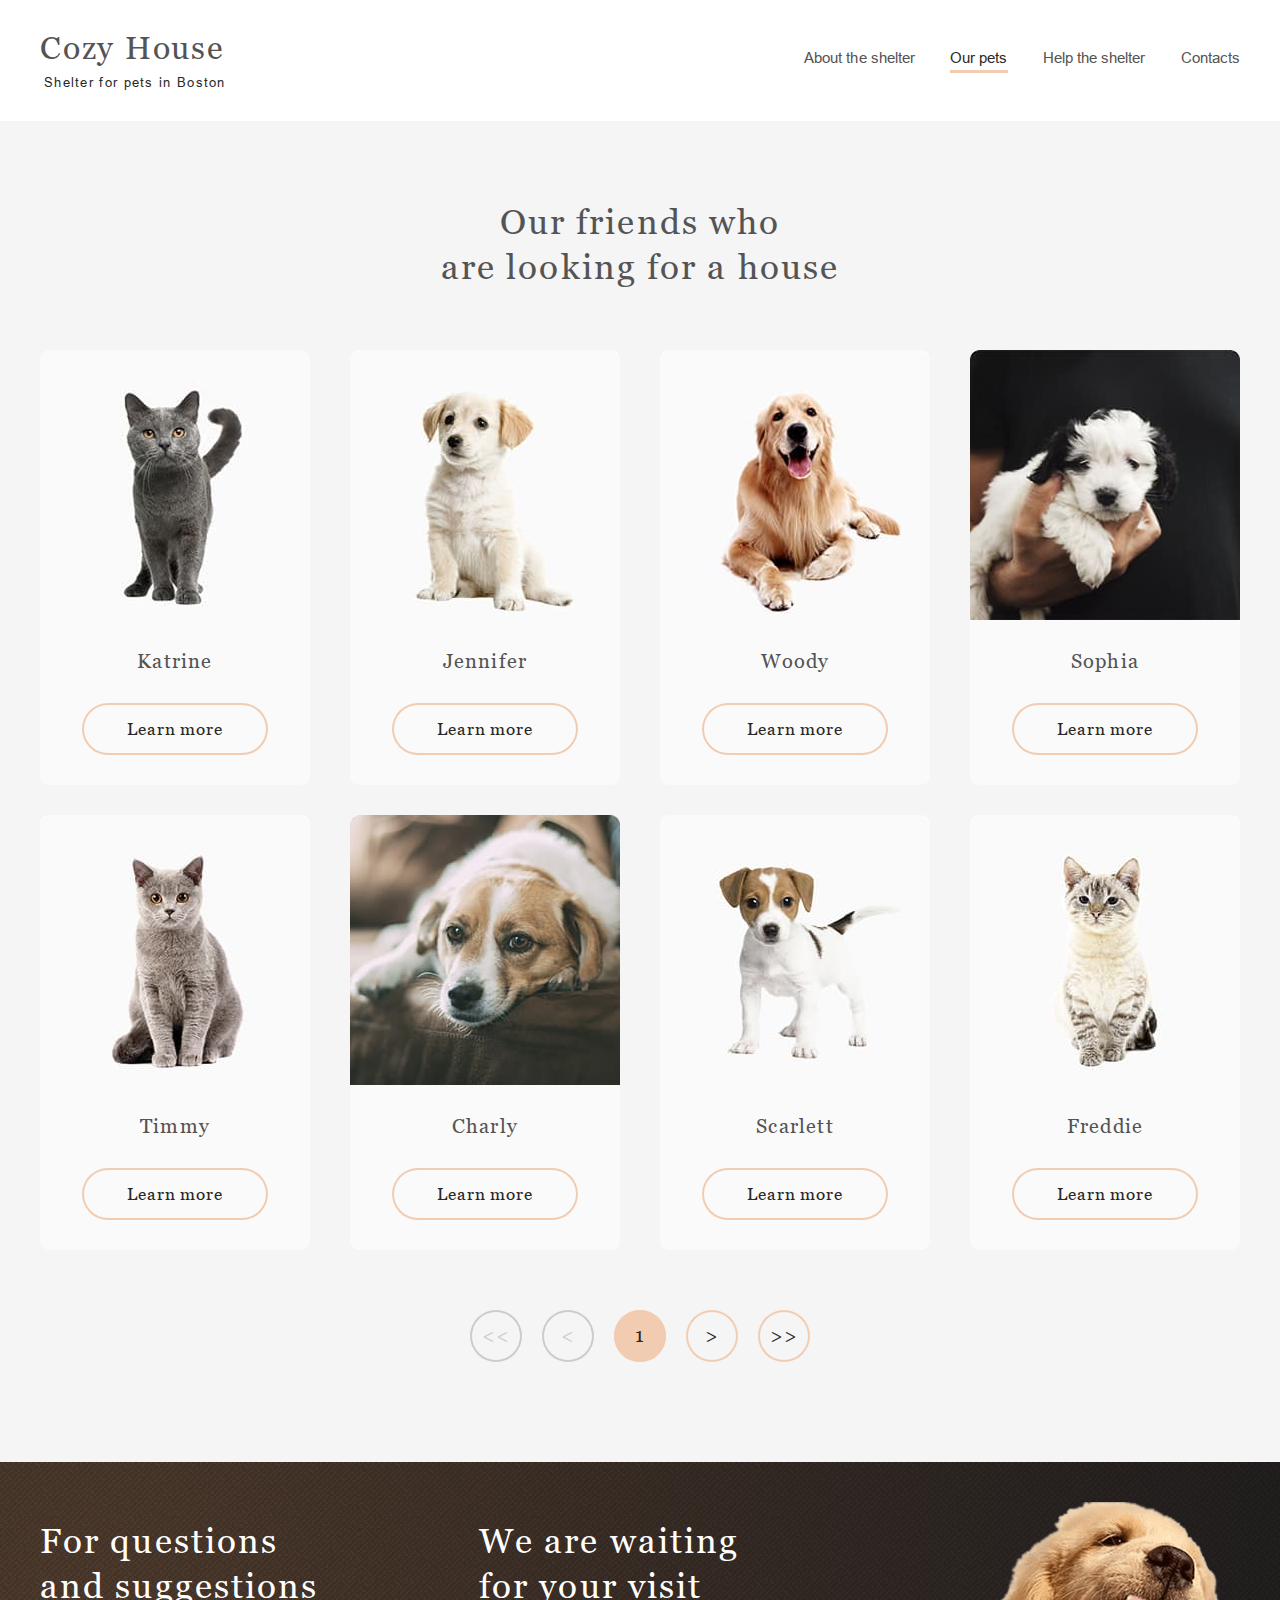
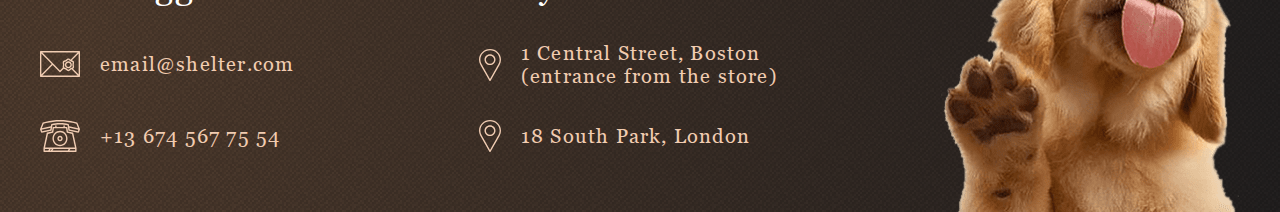
==== commit 521ab238: "feat: add pets page styes for 1280px size" ====
--- a/pages/pets/index.html
+++ b/pages/pets/index.html
@@ -181,6 +181,28 @@
                             </div>
                         </div>
                     </li>
+                    <li class="pets-cards__item">
+                        <div class="pet-card">
+                            <img src="../../assets/images/our-pets/our-pets-scarlett.jpg" alt="dark cat"
+                                class="pet-card__img" />
+                            <div class="pet-card__content">
+                                <h4 class="pet-card__content-title">Scarlett</h4>
+                                <button type="button" class="pet-card__content-btn button-secondary">Learn
+                                    more</button>
+                            </div>
+                        </div>
+                    </li>
+                    <li class="pets-cards__item">
+                        <div class="pet-card">
+                            <img src="../../assets/images/our-pets/our-pets-freddie.jpg" alt="dark cat"
+                                class="pet-card__img" />
+                            <div class="pet-card__content">
+                                <h4 class="pet-card__content-title">Freddie</h4>
+                                <button type="button" class="pet-card__content-btn button-secondary">Learn
+                                    more</button>
+                            </div>
+                        </div>
+                    </li>
                 </ul>
                 <nav class="pets-nav">
                     <ul class="pets-nav__pagination flex flex-ai-c flex-jc-sb">
--- a/styles/styles.css
+++ b/styles/styles.css
@@ -1680,6 +1680,11 @@
     padding: 12.5em 1.875em 4.75em;
   }
 }
+@media (min-width: 80rem) {
+  .pets {
+    padding: 12.5em 2.5em 6.25em;
+  }
+}
 .pets-cards {
   padding: 2.625em 0.9375em;
   flex-direction: column;
@@ -1692,6 +1697,12 @@
     padding: 1.875em 4em 2.5em;
   }
 }
+@media (min-width: 80rem) {
+  .pets-cards {
+    padding: 0.9375em 0;
+    margin: 2.8125em 0;
+  }
+}
 .pets-cards__item {
   max-width: 16.875rem;
 }
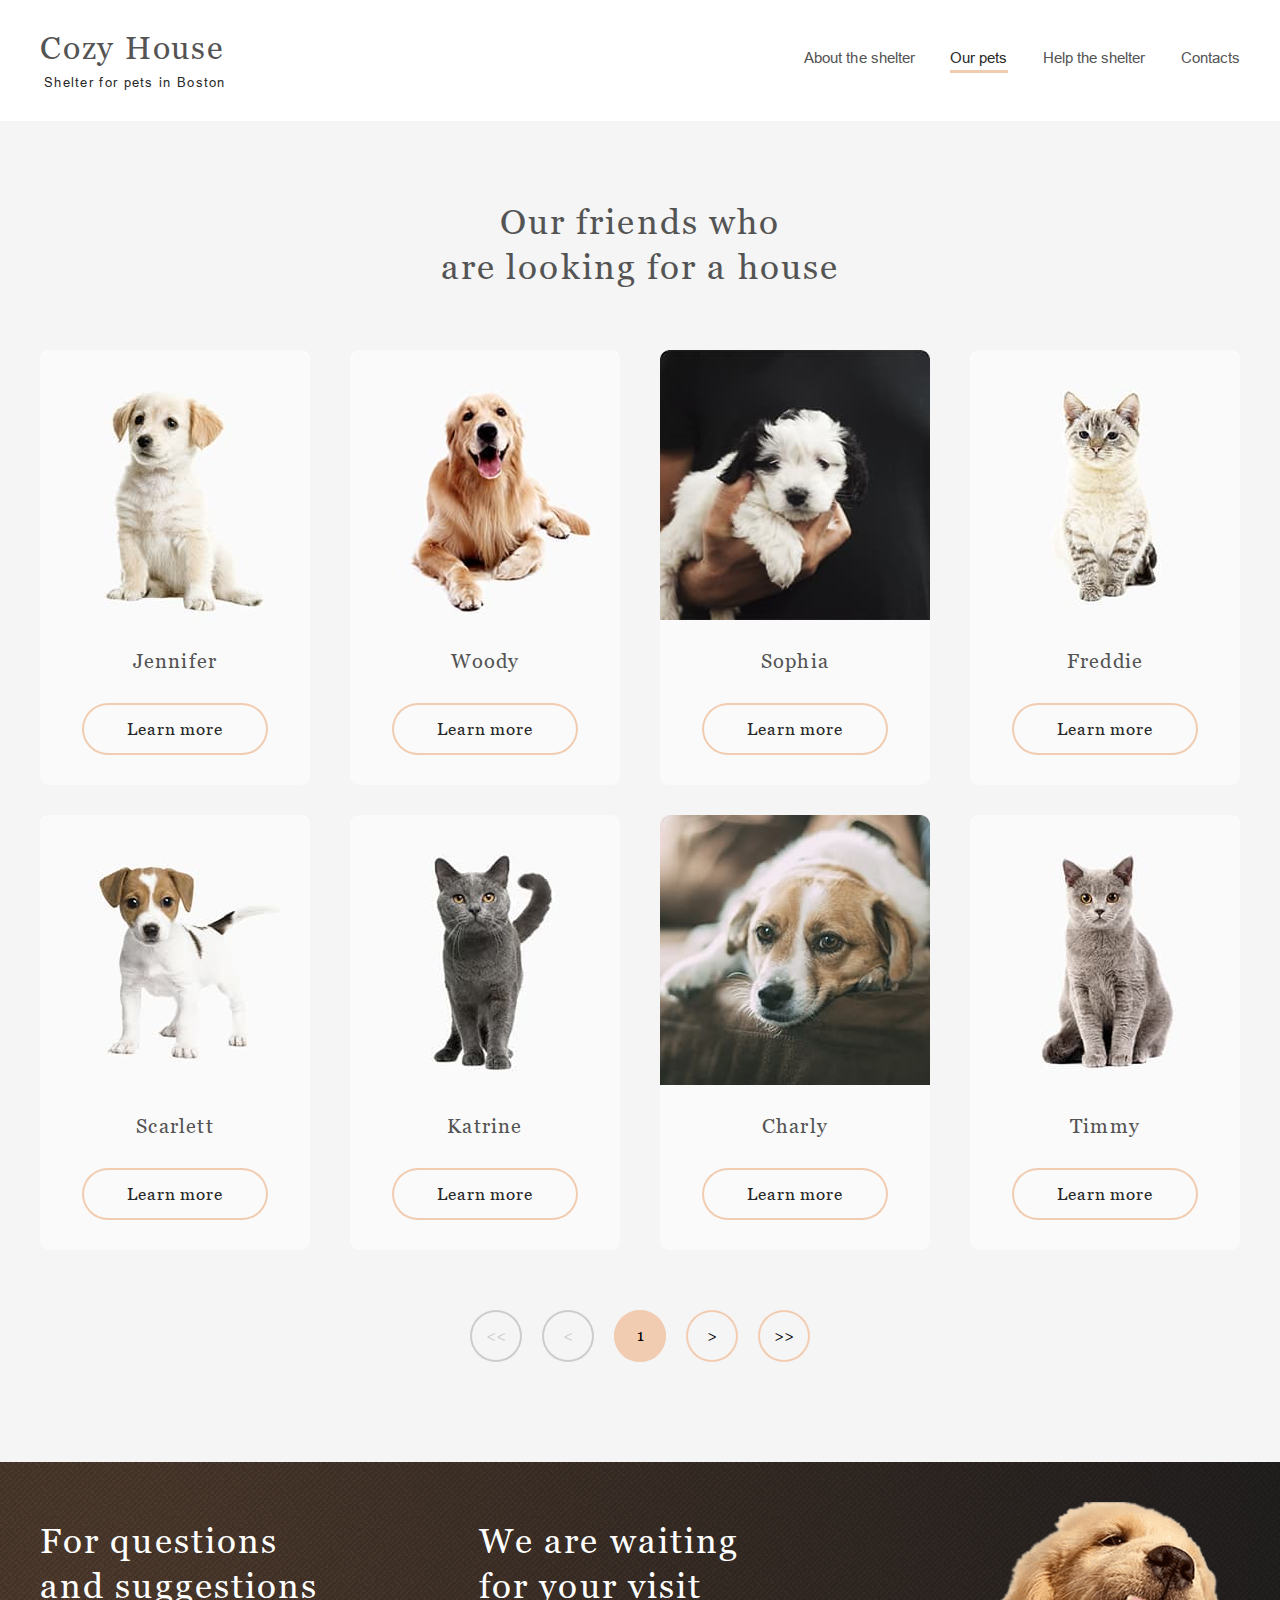
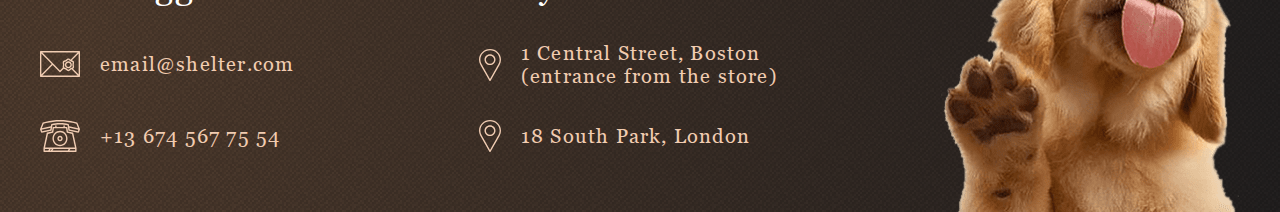
==== commit bfc83508: "feat: add basic pets page pagination functionality" ====
--- a/pages/pets/index.html
+++ b/pages/pets/index.html
@@ -10,16 +10,17 @@
 </head>
 
 <body>
-    <div id="page-overlay" class="overlay hide"></div>
+    <!-- <div id="page-overlay" class="overlay hide"></div> -->
     <!-- header -->
     <div class="our-pets">
         <header id="header-section" class="header">
+            <div id="page-overlay" class="overlay hide"></div>
             <div class="container">
                 <nav class="header-nav flex flex-jc-sb">
                     <div class="header-nav-wrapper flex flex-jc-sb flex-ai-c">
                         <div class="header-logo">
                             <h1 class="header-logo__title">
-                                <a href="#hero-section" class="header-logo__title-text">Cozy House</a>
+                                <a href="#our-pets" class="header-logo__title-text">Cozy House</a>
                             </h1>
                             <p class="header-logo__subtitle">Shelter for pets in Boston</p>
                         </div>
@@ -32,7 +33,7 @@
                     </div>
                     <div id="navigationLinks" class="nav-links-wrapper mobile-menu">
                         <div class="header-logo">
-                            <a href="#hero-section" class="header-logo__title-text">Cozy House</a>
+                            <a href="#our-pets" class="header-logo__title-text">Cozy House</a>
                             <p class="header-logo__subtitle">Shelter for pets in Boston</p>
                         </div>
                         <ul class="header-nav__menu flex">
@@ -114,8 +115,8 @@
             <div class="container">
                 <h2 class="pets-title primary-title">Our friends who <br>
                     are looking for a house</h2>
-                <ul class="pets-cards flex flex-jc-sb">
-                    <li class="pets-cards__item">
+                <ul class="pets-cards flex flex-jc-sb flex-ai-c">
+                    <!-- <li class="pets-cards__item">
                         <div class="pet-card">
                             <img src="../../assets/images/our-pets/our-pets-katrine.jpg" alt="dark cat"
                                 class="pet-card__img" />
@@ -202,29 +203,33 @@
                                     more</button>
                             </div>
                         </div>
-                    </li>
+                    </li> -->
                 </ul>
                 <nav class="pets-nav">
                     <ul class="pets-nav__pagination flex flex-ai-c flex-jc-sb">
                         <li class="pets-nav__pagination-item">
-                            <a class="pets-nav__pagination-item__link button-round inactive" href="#"><span
-                                    class="pets-nav__pagination-item__link-text">&lt;&lt;</span></a>
-                        </li>
-                        <li class="pets-nav__pagination-item">
-                            <a class="pets-nav__pagination-item__link button-round inactive" href="#"><span
-                                    class="pets-nav__pagination-item__link-text">&lt;</span></a>
-                        </li>
-                        <li class="pets-nav__pagination-item">
-                            <a class="pets-nav__pagination-item__link button-round counter" href="#"><span
-                                    class="pets-nav__pagination-item__link-text">1</span></a>
-                        </li>
-                        <li class="pets-nav__pagination-item">
-                            <a class="pets-nav__pagination-item__link button-round" href="#"><span
-                                    class="pets-nav__pagination-item__link-text">&gt;</span></a>
-                        </li>
-                        <li class="pets-nav__pagination-item">
-                            <a class="pets-nav__pagination-item__link button-round" href="#"><span
-                                    class="pets-nav__pagination-item__link-text">&gt;&gt;</span></a>
+                            <button type="button" id="first-page"
+                                class="pets-nav__pagination-item__btn button-round"><span
+                                    class="pets-nav__pagination-item__btn-text">&lt;&lt;</span></button>
+                        </li>
+                        <li class="pets-nav__pagination-item">
+                            <button type="button" id="prev-page"
+                                class="pets-nav__pagination-item__btn button-round"><span
+                                    class="pets-nav__pagination-item__btn-text">&lt;</span></button>
+                        </li>
+                        <li class="pets-nav__pagination-item">
+                            <button type="button" class="pets-nav__pagination-item__btn button-round counter"><span
+                                    id="page-number" class="pets-nav__pagination-item__btn-text">1</span></button>
+                        </li>
+                        <li class="pets-nav__pagination-item">
+                            <button type="button" id="next-page"
+                                class="pets-nav__pagination-item__btn button-round"><span
+                                    class="pets-nav__pagination-item__btn-text">&gt;</span></button>
+                        </li>
+                        <li class="pets-nav__pagination-item">
+                            <button type="button" id="last-page"
+                                class="pets-nav__pagination-item__btn button-round"><span
+                                    class="pets-nav__pagination-item__btn-text">&gt;&gt;</span></button>
                         </li>
                     </ul>
                 </nav>
--- a/styles/styles.css
+++ b/styles/styles.css
@@ -449,7 +449,7 @@
 }
 
 .overlay {
-  position: absolute;
+  position: fixed;
   top: 0;
   right: 0;
   bottom: 0;
@@ -911,10 +911,25 @@
   background-color: hsl(0deg, 0%, 100%);
   padding: 1.875em 3.125em 1.875em 0.625em;
 }
+.our-pets .header.fixed {
+  padding: 1em 0.5em;
+}
 @media (min-width: 48rem) {
   .our-pets .header {
     padding: 1.875em;
   }
+}
+.our-pets .header .nav-links-wrapper.mobile-menu .header-logo__title-text {
+  color: hsl(25deg, 69%, 82%);
+}
+.our-pets .header .nav-links-wrapper.mobile-menu .header-logo__subtitle {
+  color: hsl(0deg, 0%, 100%);
+}
+.our-pets .header .nav-links-wrapper.mobile-menu .header-nav__menu-item__link {
+  color: hsl(0deg, 0%, 80%);
+}
+.our-pets .header .nav-links-wrapper.mobile-menu .header-nav__menu-item__link:hover, .our-pets .header .nav-links-wrapper.mobile-menu .header-nav__menu-item__link:focus {
+  color: hsl(0deg, 0%, 98%);
 }
 .our-pets .header-nav {
   padding-right: 0.1875em;
@@ -1706,10 +1721,13 @@
 .pets-cards__item {
   max-width: 16.875rem;
 }
+.pets-nav {
+  max-width: 18.75em;
+  margin: 0 auto;
+}
 @media (min-width: 48rem) {
   .pets-nav {
     max-width: 21.25em;
-    margin: 0 auto;
   }
 }
 .pets-nav__pagination {
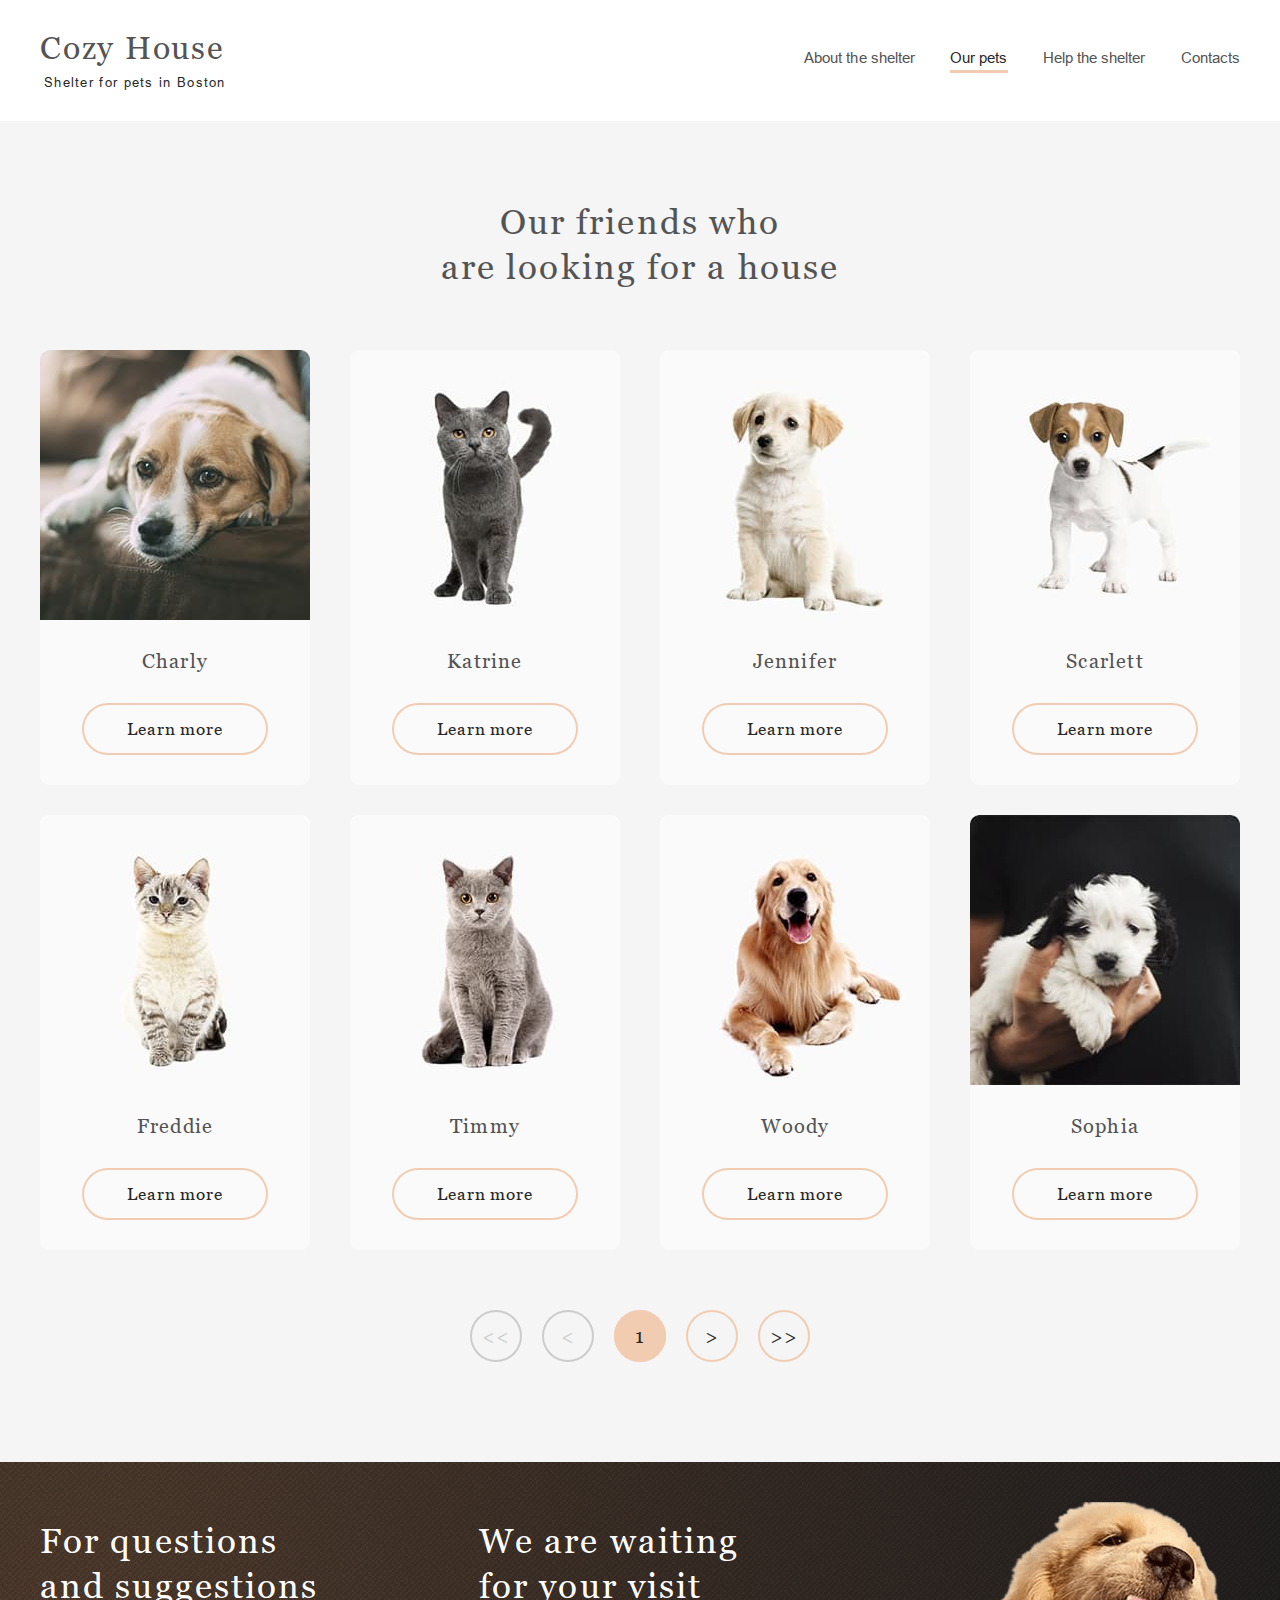
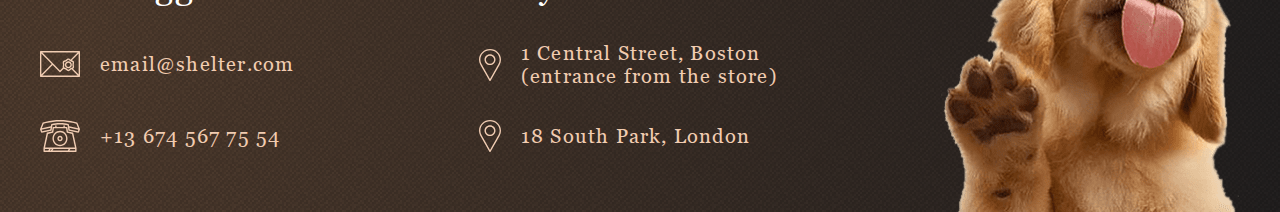
==== commit d3bce552: "refactor: clean html our pets page code" ====
--- a/pages/pets/index.html
+++ b/pages/pets/index.html
@@ -10,7 +10,6 @@
 </head>
 
 <body>
-    <!-- <div id="page-overlay" class="overlay hide"></div> -->
     <!-- header -->
     <div class="our-pets">
         <header id="header-section" class="header">
@@ -66,22 +65,16 @@
                 </picture>
                 <button id="close-btn" class="popup-close button-round"></button>
                 <div class="popup-description">
-                    <h3 class="popup-description__name"><!--Jennifer--></h3>
-                    <h4 class="popup-description__title"><!--Dog - Labrador --></h4>
+                    <h3 class="popup-description__name"></h3>
+                    <h4 class="popup-description__title"></h4>
                     <p class="popup-description__specification">
-                        Jennifer is a sweet 2 months old Labrador
-                        that is patiently waiting to find a new forever home. This girl really enjoys
-                        being able to go outside to run and play, but won't hesitate to play up a storm in the house
-                        if she has all of her
-                        favorite toys.
                     </p>
                     <ul class="popup-description__characteristics">
                         <li class="popup-description__characteristics-item">
                             <p class="popup-description__characteristics-item__text">
                                 <span
                                     class="popup-description__characteristics-item__text-title"><strong>Age:</strong></span>
-                                <span class="popup-description__characteristics-item__text-value">2
-                                    months</span>
+                                <span class="popup-description__characteristics-item__text-value"></span>
                             </p>
                         </li>
 
@@ -89,7 +82,7 @@
                             <p class="popup-description__characteristics-item__text">
                                 <span
                                     class="popup-description__characteristics-item__text-title"><strong>Inoculations:</strong></span>
-                                <span class="popup-description__characteristics-item__text-value">none</span>
+                                <span class="popup-description__characteristics-item__text-value"></span>
                             </p>
                             </p>
                         </li>
@@ -97,7 +90,7 @@
                             <p class="popup-description__characteristics-item__text">
                                 <span
                                     class="popup-description__characteristics-item__text-title"><strong>Diseases:</strong></span>
-                                <span class="popup-description__characteristics-item__text-value">none</span>
+                                <span class="popup-description__characteristics-item__text-value"></span>
                             </p>
                             </p>
                         </li>
@@ -105,7 +98,7 @@
                             <p class="popup-description__characteristics-item__text">
                                 <span
                                     class="popup-description__characteristics-item__text-title"><strong>Parasites:</strong></span>
-                                <span class="popup-description__characteristics-item__text-value">none</span>
+                                <span class="popup-description__characteristics-item__text-value"></span>
                             </p>
                             </p>
                         </li>
@@ -115,96 +108,7 @@
             <div class="container">
                 <h2 class="pets-title primary-title">Our friends who <br>
                     are looking for a house</h2>
-                <ul class="pets-cards flex flex-jc-sb flex-ai-c">
-                    <!-- <li class="pets-cards__item">
-                        <div class="pet-card">
-                            <img src="../../assets/images/our-pets/our-pets-katrine.jpg" alt="dark cat"
-                                class="pet-card__img" />
-                            <div class="pet-card__content">
-                                <h4 class="pet-card__content-title">Katrine</h4>
-                                <button type="button" class="pet-card__content-btn button-secondary">Learn
-                                    more</button>
-                            </div>
-                        </div>
-                    </li>
-                    <li class="pets-cards__item">
-                        <div class="pet-card">
-                            <img src="../../assets/images/our-pets/our-pets-jennifer.jpg" alt="dark cat"
-                                class="pet-card__img" />
-                            <div class="pet-card__content">
-                                <h4 class="pet-card__content-title">Jennifer</h4>
-                                <button type="button" class="pet-card__content-btn button-secondary">Learn
-                                    more</button>
-                            </div>
-                        </div>
-                    </li>
-                    <li class="pets-cards__item">
-                        <div class="pet-card">
-                            <img src="../../assets/images/our-pets/our-pets-woody.jpg" alt="dark cat"
-                                class="pet-card__img" />
-                            <div class="pet-card__content">
-                                <h4 class="pet-card__content-title">Woody</h4>
-                                <button type="button" class="pet-card__content-btn button-secondary">Learn
-                                    more</button>
-                            </div>
-                        </div>
-                    </li>
-                    <li class="pets-cards__item">
-                        <div class="pet-card">
-                            <img src="../../assets/images/our-pets/our-pets-sophia.jpg" alt="dark cat"
-                                class="pet-card__img" />
-                            <div class="pet-card__content">
-                                <h4 class="pet-card__content-title">Sophia</h4>
-                                <button type="button" class="pet-card__content-btn button-secondary">Learn
-                                    more</button>
-                            </div>
-                        </div>
-                    </li>
-                    <li class="pets-cards__item">
-                        <div class="pet-card">
-                            <img src="../../assets/images/our-pets/our-pets-timmy.jpg" alt="dark cat"
-                                class="pet-card__img" />
-                            <div class="pet-card__content">
-                                <h4 class="pet-card__content-title">Timmy</h4>
-                                <button type="button" class="pet-card__content-btn button-secondary">Learn
-                                    more</button>
-                            </div>
-                        </div>
-                    </li>
-                    <li class="pets-cards__item">
-                        <div class="pet-card">
-                            <img src="../../assets/images/our-pets/our-pets-charly.jpg" alt="dark cat"
-                                class="pet-card__img" />
-                            <div class="pet-card__content">
-                                <h4 class="pet-card__content-title">Charly</h4>
-                                <button type="button" class="pet-card__content-btn button-secondary">Learn
-                                    more</button>
-                            </div>
-                        </div>
-                    </li>
-                    <li class="pets-cards__item">
-                        <div class="pet-card">
-                            <img src="../../assets/images/our-pets/our-pets-scarlett.jpg" alt="dark cat"
-                                class="pet-card__img" />
-                            <div class="pet-card__content">
-                                <h4 class="pet-card__content-title">Scarlett</h4>
-                                <button type="button" class="pet-card__content-btn button-secondary">Learn
-                                    more</button>
-                            </div>
-                        </div>
-                    </li>
-                    <li class="pets-cards__item">
-                        <div class="pet-card">
-                            <img src="../../assets/images/our-pets/our-pets-freddie.jpg" alt="dark cat"
-                                class="pet-card__img" />
-                            <div class="pet-card__content">
-                                <h4 class="pet-card__content-title">Freddie</h4>
-                                <button type="button" class="pet-card__content-btn button-secondary">Learn
-                                    more</button>
-                            </div>
-                        </div>
-                    </li> -->
-                </ul>
+                <ul class="pets-cards flex flex-jc-sb flex-ai-c"></ul>
                 <nav class="pets-nav">
                     <ul class="pets-nav__pagination flex flex-ai-c flex-jc-sb">
                         <li class="pets-nav__pagination-item">
--- a/styles/styles.css
+++ b/styles/styles.css
@@ -360,31 +360,31 @@
   transition: all 0.3s ease-in;
 }
 .nav-link:hover, .nav-link:focus {
-  color: hsl(0deg, 0%, 98%);
+  color: hsl(0, 0%, 98%);
 }
 .nav-link.current-link {
-  color: hsl(0deg, 0%, 98%);
-  border-bottom-color: hsl(25deg, 69%, 82%);
+  color: hsl(0, 0%, 98%);
+  border-bottom-color: hsl(25, 69%, 82%);
 }
 
 .our-pets .nav-link.current-link {
-  color: hsl(0deg, 0%, 16%);
+  color: hsl(0, 0%, 16%);
 }
 
 .pet-card {
   min-width: 16.875rem;
-  background: hsl(0deg, 0%, 98%);
+  background: hsl(0, 0%, 98%);
   overflow: hidden;
   border-radius: 0.5625em;
   cursor: pointer;
   transition: all 0.3s ease-in-out;
 }
 .pet-card:hover {
-  background-color: hsl(0deg, 0%, 100%);
+  background-color: hsl(0, 0%, 100%);
 }
 .pet-card:hover .button-secondary {
-  background-color: hsl(25deg, 93%, 88%);
-  box-shadow: inset 0 0 0 0.125rem hsl(25deg, 93%, 88%);
+  background-color: hsl(25, 93%, 88%);
+  box-shadow: inset 0 0 0 0.125rem hsl(25, 93%, 88%);
 }
 .pet-card__img {
   vertical-align: middle;
@@ -398,7 +398,7 @@
   font-size: 1.25em;
   line-height: 1.15;
   letter-spacing: 0.06em;
-  color: hsl(0deg, 0%, 33%);
+  color: hsl(0, 0%, 33%);
   margin-bottom: 1.5em;
 }
 
@@ -423,7 +423,7 @@
   font-size: 1.5625rem;
   line-height: 1.285;
   letter-spacing: 0.06em;
-  color: hsl(0deg, 0%, 33%);
+  color: hsl(0, 0%, 33%);
 }
 @media (min-width: 48rem) {
   .primary-title {
@@ -431,7 +431,7 @@
     font-size: 2.1875rem;
     line-height: 1.285;
     letter-spacing: 0.06em;
-    color: hsl(0deg, 0%, 33%);
+    color: hsl(0, 0%, 33%);
   }
 }
 
@@ -454,7 +454,7 @@
   right: 0;
   bottom: 0;
   left: 0;
-  background-color: hsla(0deg, 0%, 16%, 0.6);
+  background-color: hsla(0, 0%, 16%, 0.6);
   z-index: 2;
 }
 .overlay:hover {
@@ -466,20 +466,20 @@
   font-size: 1.0625rem;
   line-height: 1.3;
   letter-spacing: 0.06em;
-  color: hsl(0deg, 0%, 16%);
+  color: hsl(0, 0%, 16%);
   padding: 0.88235em 2.647em;
-  background-color: hsl(25deg, 69%, 82%);
+  background-color: hsl(25, 69%, 82%);
   border-radius: 5.882em;
   display: inline-block;
   transition: background 0.3s ease-in-out;
 }
 .button-primary:hover {
-  background-color: hsl(25deg, 93%, 88%);
+  background-color: hsl(25, 93%, 88%);
 }
 
 .button-secondary {
   border: 0;
-  box-shadow: inset 0 0 0 0.125rem hsl(25deg, 69%, 82%);
+  box-shadow: inset 0 0 0 0.125rem hsl(25, 69%, 82%);
   border-radius: 6.25rem;
   background-color: transparent;
   cursor: pointer;
@@ -487,12 +487,12 @@
   line-height: 1.3;
   letter-spacing: 0.056em;
   padding: 0.88235em 2.64705882em;
-  color: hsl(0deg, 0%, 16%);
+  color: hsl(0, 0%, 16%);
   transition: all 0.3s ease-in-out;
 }
 .button-secondary:hover {
-  background-color: hsl(25deg, 93%, 88%);
-  box-shadow: inset 0 0 0 0.125rem hsl(25deg, 93%, 88%);
+  background-color: hsl(25, 93%, 88%);
+  box-shadow: inset 0 0 0 0.125rem hsl(25, 93%, 88%);
 }
 
 .button-round {
@@ -501,34 +501,34 @@
   border: 0;
   border-radius: 50%;
   background-color: transparent;
-  box-shadow: inset 0 0 0 0.125rem hsl(25deg, 69%, 82%);
+  box-shadow: inset 0 0 0 0.125rem hsl(25, 69%, 82%);
   cursor: pointer;
   transition: all 0.3s ease-in-out;
 }
 .button-round:hover {
-  background-color: hsl(25deg, 93%, 88%);
-  box-shadow: inset 0 0 0 0.125rem hsl(25deg, 93%, 88%);
+  background-color: hsl(25, 93%, 88%);
+  box-shadow: inset 0 0 0 0.125rem hsl(25, 93%, 88%);
 }
 .button-round.hover-close-btn {
-  background-color: hsl(25deg, 93%, 88%);
-  box-shadow: inset 0 0 0 0.125rem hsl(25deg, 93%, 88%);
+  background-color: hsl(25, 93%, 88%);
+  box-shadow: inset 0 0 0 0.125rem hsl(25, 93%, 88%);
 }
 .button-round.inactive {
-  color: hsl(0deg, 0%, 80%);
-  box-shadow: inset 0 0 0 0.125rem hsl(0deg, 0%, 80%);
+  color: hsl(0, 0%, 80%);
+  box-shadow: inset 0 0 0 0.125rem hsl(0, 0%, 80%);
   cursor: not-allowed;
 }
 .button-round.inactive:hover {
   background-color: transparent;
-  box-shadow: inset 0 0 0 0.125rem hsl(0deg, 0%, 80%);
+  box-shadow: inset 0 0 0 0.125rem hsl(0, 0%, 80%);
 }
 .button-round.counter {
-  background-color: hsl(25deg, 69%, 82%);
+  background-color: hsl(25, 69%, 82%);
   cursor: unset;
 }
 .button-round.counter:hover {
-  background-color: hsl(25deg, 69%, 82%);
-  box-shadow: inset 0 0 0 0.125rem hsl(25deg, 69%, 82%);
+  background-color: hsl(25, 69%, 82%);
+  box-shadow: inset 0 0 0 0.125rem hsl(25, 69%, 82%);
 }
 
 .visually-hidden {
@@ -753,8 +753,8 @@
   left: 0;
   padding: 0.5em;
   z-index: 2;
-  background-color: hsla(330deg, 3%, 13%, 0.7);
-  box-shadow: 0 0.3125rem 0.3125rem hsla(0deg, 0%, 0%, 0.5);
+  background-color: hsla(330, 3%, 13%, 0.7);
+  box-shadow: 0 0.3125rem 0.3125rem hsla(0, 0%, 0%, 0.5);
 }
 .header.fixed .nav-links-wrapper .header-logo {
   top: 0.8em;
@@ -782,7 +782,7 @@
   font-size: 2rem;
   line-height: 1.1;
   letter-spacing: 0.055em;
-  color: hsl(25deg, 69%, 82%);
+  color: hsl(25, 69%, 82%);
 }
 .header-logo__subtitle {
   font-family: "Arial";
@@ -790,7 +790,7 @@
   font-size: 0.8125rem;
   line-height: 1.15;
   letter-spacing: 0.1em;
-  color: hsl(0deg, 0%, 100%);
+  color: hsl(0, 0%, 100%);
   padding-left: 0.25rem;
   margin: 0.63em 0 0 0;
 }
@@ -814,7 +814,7 @@
   display: block;
   width: 1.875rem;
   height: 0.125rem;
-  background-color: hsl(25deg, 69%, 82%);
+  background-color: hsl(25, 69%, 82%);
 }
 .header-hamburger__line + .header-hamburger__line {
   margin-top: 0.5em;
@@ -824,7 +824,7 @@
   right: -20em;
   top: 0;
   z-index: 2;
-  background-color: hsl(0deg, 0%, 16%);
+  background-color: hsl(0, 0%, 16%);
   width: 20em;
   min-height: 100vh;
   padding-top: 10em;
@@ -882,14 +882,14 @@
   font-weight: 400;
   font-size: 0.9375rem;
   line-height: 1.6;
-  color: hsl(0deg, 0%, 80%);
+  color: hsl(0, 0%, 80%);
   font-family: "Arial";
   font-weight: 400;
   line-height: 1.6;
-  color: hsl(0deg, 0%, 80%);
+  color: hsl(0, 0%, 80%);
   font-size: 2rem;
   letter-spacing: 0.004em;
-  color: hsl(0deg, 0%, 80%);
+  color: hsl(0, 0%, 80%);
   border-bottom: 0.1875rem solid transparent;
   padding-bottom: 0.26666em;
   transition: all 0.3s ease-in;
@@ -899,16 +899,16 @@
     font-family: "Arial";
     font-weight: 400;
     line-height: 1.6;
-    color: hsl(0deg, 0%, 80%);
+    color: hsl(0, 0%, 80%);
     font-size: 0.9375rem;
   }
 }
 .header-nav__menu-item__link:hover, .header-nav__menu-item__link:focus {
-  color: hsl(0deg, 0%, 98%);
+  color: hsl(0, 0%, 98%);
 }
 
 .our-pets .header {
-  background-color: hsl(0deg, 0%, 100%);
+  background-color: hsl(0, 0%, 100%);
   padding: 1.875em 3.125em 1.875em 0.625em;
 }
 .our-pets .header.fixed {
@@ -920,16 +920,16 @@
   }
 }
 .our-pets .header .nav-links-wrapper.mobile-menu .header-logo__title-text {
-  color: hsl(25deg, 69%, 82%);
+  color: hsl(25, 69%, 82%);
 }
 .our-pets .header .nav-links-wrapper.mobile-menu .header-logo__subtitle {
-  color: hsl(0deg, 0%, 100%);
+  color: hsl(0, 0%, 100%);
 }
 .our-pets .header .nav-links-wrapper.mobile-menu .header-nav__menu-item__link {
-  color: hsl(0deg, 0%, 80%);
+  color: hsl(0, 0%, 80%);
 }
 .our-pets .header .nav-links-wrapper.mobile-menu .header-nav__menu-item__link:hover, .our-pets .header .nav-links-wrapper.mobile-menu .header-nav__menu-item__link:focus {
-  color: hsl(0deg, 0%, 98%);
+  color: hsl(0, 0%, 98%);
 }
 .our-pets .header-nav {
   padding-right: 0.1875em;
@@ -940,29 +940,29 @@
   }
 }
 .our-pets .header-nav__menu-item__link {
-  color: hsl(0deg, 0%, 33%);
+  color: hsl(0, 0%, 33%);
 }
 .our-pets .header-nav__menu-item__link:not(:first-child) {
   letter-spacing: 0.1px;
 }
 .our-pets .header-nav__menu-item__link:hover, .our-pets .header-nav__menu-item__link:focus {
-  color: hsl(0deg, 0%, 16%);
+  color: hsl(0, 0%, 16%);
 }
 .our-pets .header-logo__title-text {
-  color: hsl(0deg, 0%, 33%);
+  color: hsl(0, 0%, 33%);
 }
 .our-pets .header-logo__subtitle {
-  color: hsl(0deg, 0%, 16%);
+  color: hsl(0, 0%, 16%);
   margin-top: 0.6923em;
 }
 .our-pets .header-hamburger__line {
-  background-color: hsl(0deg, 0%, 0%);
+  background-color: hsl(0, 0%, 0%);
 }
 
 .hero {
   padding: 9.375em 0.625em 0;
-  background: hsl(330deg, 3%, 13%);
-  background-image: url("../assets/images/hero/noise_lines_transparent@2X.png"), radial-gradient(110.67% 538.64% at 5.73% 50%, hsl(25deg, 27%, 25%) 0%, hsl(240deg, 4%, 11%) 100%);
+  background: hsl(330, 3%, 13%);
+  background-image: url("../assets/images/hero/noise_lines_transparent@2X.png"), radial-gradient(110.67% 538.64% at 5.73% 50%, hsl(25, 27%, 25%) 0%, hsl(240, 4%, 11%) 100%);
   text-align: center;
 }
 @media (min-width: 80rem) {
@@ -1000,7 +1000,7 @@
   }
 }
 .hero-content__title {
-  color: hsl(0deg, 0%, 100%);
+  color: hsl(0, 0%, 100%);
   padding: 0 0.8em;
 }
 @media (min-width: 48rem) {
@@ -1009,7 +1009,7 @@
     font-size: 2.75rem;
     line-height: 1.3;
     letter-spacing: 0;
-    color: hsl(0deg, 0%, 100%);
+    color: hsl(0, 0%, 100%);
     padding: 0 1.1136em 0 0;
     text-align: left;
   }
@@ -1019,7 +1019,7 @@
   font-weight: 400;
   font-size: 0.9375rem;
   line-height: 1.6;
-  color: hsl(0deg, 0%, 80%);
+  color: hsl(0, 0%, 80%);
   padding: 2.8em 0;
 }
 @media (min-width: 48rem) {
@@ -1090,8 +1090,8 @@
   font-weight: 400;
   font-size: 0.9375rem;
   line-height: 1.6;
-  color: hsl(0deg, 0%, 80%);
-  color: hsl(0deg, 0%, 30%);
+  color: hsl(0, 0%, 80%);
+  color: hsl(0, 0%, 30%);
   text-align: justify;
 }
 @media (min-width: 48rem) {
@@ -1109,7 +1109,7 @@
 }
 
 .our-friends {
-  background-color: hsl(0deg, 0%, 96%);
+  background-color: hsl(0, 0%, 96%);
   padding: 2.625em 0.625em;
   text-align: center;
 }
@@ -1160,6 +1160,9 @@
   .our-friends-carousel__track {
     gap: 5.625em;
   }
+}
+.our-friends-carousel__track-item {
+  min-height: 27.1875rem;
 }
 @media (min-width: 48rem) {
   .our-friends-carousel__track-item {
@@ -1202,12 +1205,12 @@
   left: 50%;
   z-index: 3;
   transform: translate(-50%, -50%);
-  background-color: hsl(0deg, 0%, 98%);
+  border-radius: 0.5625em;
+  background-color: hsl(0, 0%, 98%);
 }
 @media (min-width: 48rem) {
   .popup {
     max-width: 39.375rem;
-    border-radius: 0.5625rem 0 0 0.5625rem;
     -moz-text-align-last: left;
          text-align-last: left;
   }
@@ -1244,7 +1247,7 @@
   right: -1.625rem;
 }
 .popup-description {
-  background-color: hsl(0deg, 0%, 98%);
+  background-color: hsl(0, 0%, 98%);
   border-radius: 0.5625rem;
   padding: 0.625em;
 }
@@ -1263,8 +1266,8 @@
   font-size: 2.1875rem;
   line-height: 1.285;
   letter-spacing: 0.06em;
-  color: hsl(0deg, 0%, 33%);
-  color: hsl(0deg, 0%, 0%);
+  color: hsl(0, 0%, 33%);
+  color: hsl(0, 0%, 0%);
   margin-bottom: 0.28571em;
 }
 .popup-description__title {
@@ -1272,7 +1275,7 @@
   font-size: 1.25rem;
   line-height: 1.15;
   letter-spacing: 0.06em;
-  color: hsl(0deg, 0%, 0%);
+  color: hsl(0, 0%, 0%);
 }
 @media (min-width: 48rem) {
   .popup-description__title {
@@ -1285,7 +1288,7 @@
   line-height: 1.1;
   text-align: justify;
   letter-spacing: 0.06em;
-  color: hsl(0deg, 0%, 0%);
+  color: hsl(0, 0%, 0%);
   margin: 1.53846em 0 1.84615em;
 }
 @media (min-width: 48rem) {
@@ -1300,7 +1303,8 @@
     font-size: 0.9375rem;
     line-height: 1.1;
     letter-spacing: 0.06em;
-    color: hsl(0deg, 0%, 33%);
+    color: hsl(0, 0%, 33%);
+    color: hsl(0, 0%, 0%);
     margin: 2.66666em 0;
   }
 }
@@ -1319,7 +1323,7 @@
   display: block;
   width: 0.25rem;
   height: 0.25rem;
-  background-color: hsl(25deg, 69%, 82%);
+  background-color: hsl(25, 69%, 82%);
   border-radius: 50%;
   position: absolute;
   top: 50%;
@@ -1368,7 +1372,7 @@
   font-size: 0.9375rem;
   line-height: 1.1;
   letter-spacing: 0.06em;
-  color: hsl(0deg, 0%, 33%);
+  color: hsl(0, 0%, 33%);
   margin-top: 1.06666em;
 }
 @media (min-width: 48rem) {
@@ -1377,13 +1381,13 @@
     font-size: 1.25rem;
     line-height: 1.15;
     letter-spacing: 0.06em;
-    color: hsl(0deg, 0%, 33%);
+    color: hsl(0, 0%, 33%);
     margin-top: 1.25em;
   }
 }
 
 .donation {
-  background-color: hsl(0deg, 0%, 96%);
+  background-color: hsl(0, 0%, 96%);
   padding: 2.625em 0.625em 2.25em;
   text-align: center;
 }
@@ -1442,7 +1446,7 @@
 .donation-content__info-description {
   font-size: 0.9375rem;
   line-height: 1.6;
-  color: hsl(0deg, 0%, 33%);
+  color: hsl(0, 0%, 33%);
 }
 @media (min-width: 48rem) {
   .donation-content__info-description {
@@ -1456,7 +1460,7 @@
   font-size: 0.9375rem;
   line-height: 1.1;
   letter-spacing: 0.06em;
-  color: hsl(0deg, 0%, 33%);
+  color: hsl(0, 0%, 33%);
   margin: 1.36666em 0;
   padding: 0.86666em 1em 0.86666em 4em;
   border-radius: 0.6rem;
@@ -1468,7 +1472,7 @@
     font-size: 1.25rem;
     line-height: 1.15;
     letter-spacing: 0.06em;
-    color: hsl(0deg, 0%, 33%);
+    color: hsl(0, 0%, 33%);
     margin: 0.8em 0 1em;
     padding: 0.5em 0.75em 0.5em 3em;
   }
@@ -1489,7 +1493,7 @@
   font-size: 0.75rem;
   line-height: 1.5;
   text-align: justify;
-  color: hsl(0deg, 0%, 70%);
+  color: hsl(0, 0%, 70%);
   padding: 0 0.8333em;
 }
 @media (min-width: 48rem) {
@@ -1517,8 +1521,8 @@
 
 .footer {
   padding: 1.875em 0.625em 0;
-  background: hsl(330deg, 3%, 13%);
-  background-image: url("../assets/images/hero/noise_lines_transparent@2X.png"), radial-gradient(110.67% 538.64% at 5.73% 50%, hsl(25deg, 27%, 25%) 0%, hsl(240deg, 4%, 11%) 100%);
+  background: hsl(330, 3%, 13%);
+  background-image: url("../assets/images/hero/noise_lines_transparent@2X.png"), radial-gradient(110.67% 538.64% at 5.73% 50%, hsl(25, 27%, 25%) 0%, hsl(240, 4%, 11%) 100%);
 }
 @media (min-width: 48rem) {
   .footer {
@@ -1563,7 +1567,7 @@
   }
 }
 .footer-content .primary-title {
-  color: hsl(0deg, 0%, 100%);
+  color: hsl(0, 0%, 100%);
   text-align: center;
 }
 @media (min-width: 48rem) {
@@ -1581,7 +1585,7 @@
   font-size: 1.25rem;
   line-height: 1.15;
   letter-spacing: 0.06em;
-  color: hsl(25deg, 69%, 82%);
+  color: hsl(25, 69%, 82%);
   position: relative;
 }
 .footer-content__contacts {
@@ -1599,7 +1603,7 @@
   transition: color 0.3s ease-in-out;
 }
 .footer-content__contacts-list__item-link:hover {
-  color: hsl(25deg, 93%, 88%);
+  color: hsl(25, 93%, 88%);
 }
 .footer-content__contacts-list__item-link:hover::before {
   animation: shake 0.9s cubic-bezier(0.3, 0.17, 0.22, 0.87) 0.2s;
@@ -1668,7 +1672,7 @@
   transition: color 0.3s ease-in-out;
 }
 .footer-content__visit-list__item-link:hover {
-  color: hsl(25deg, 93%, 88%);
+  color: hsl(25, 93%, 88%);
 }
 .footer-content__visit-list__item-link:hover::before {
   animation: scale 0.9s ease-in-out 0.2s;
@@ -1686,7 +1690,7 @@
 }
 
 .pets {
-  background-color: hsl(0deg, 0%, 96%);
+  background-color: hsl(0, 0%, 96%);
   padding: 10.17em 0.625em 2.625em;
   text-align: center;
 }
@@ -1733,15 +1737,10 @@
 .pets-nav__pagination {
   gap: 0.625em;
 }
-.pets-nav__pagination-item__link {
-  display: inline-block;
+.pets-nav__pagination-item__btn {
   font-weight: 400;
   font-size: 1.25rem;
   line-height: 1.15;
   letter-spacing: 0.06em;
-  color: hsl(0deg, 0%, 16%);
-}
-.pets-nav__pagination-item__link-text {
-  position: relative;
-  top: 0.7em;
+  color: hsl(0, 0%, 16%);
 }/*# sourceMappingURL=styles.css.map */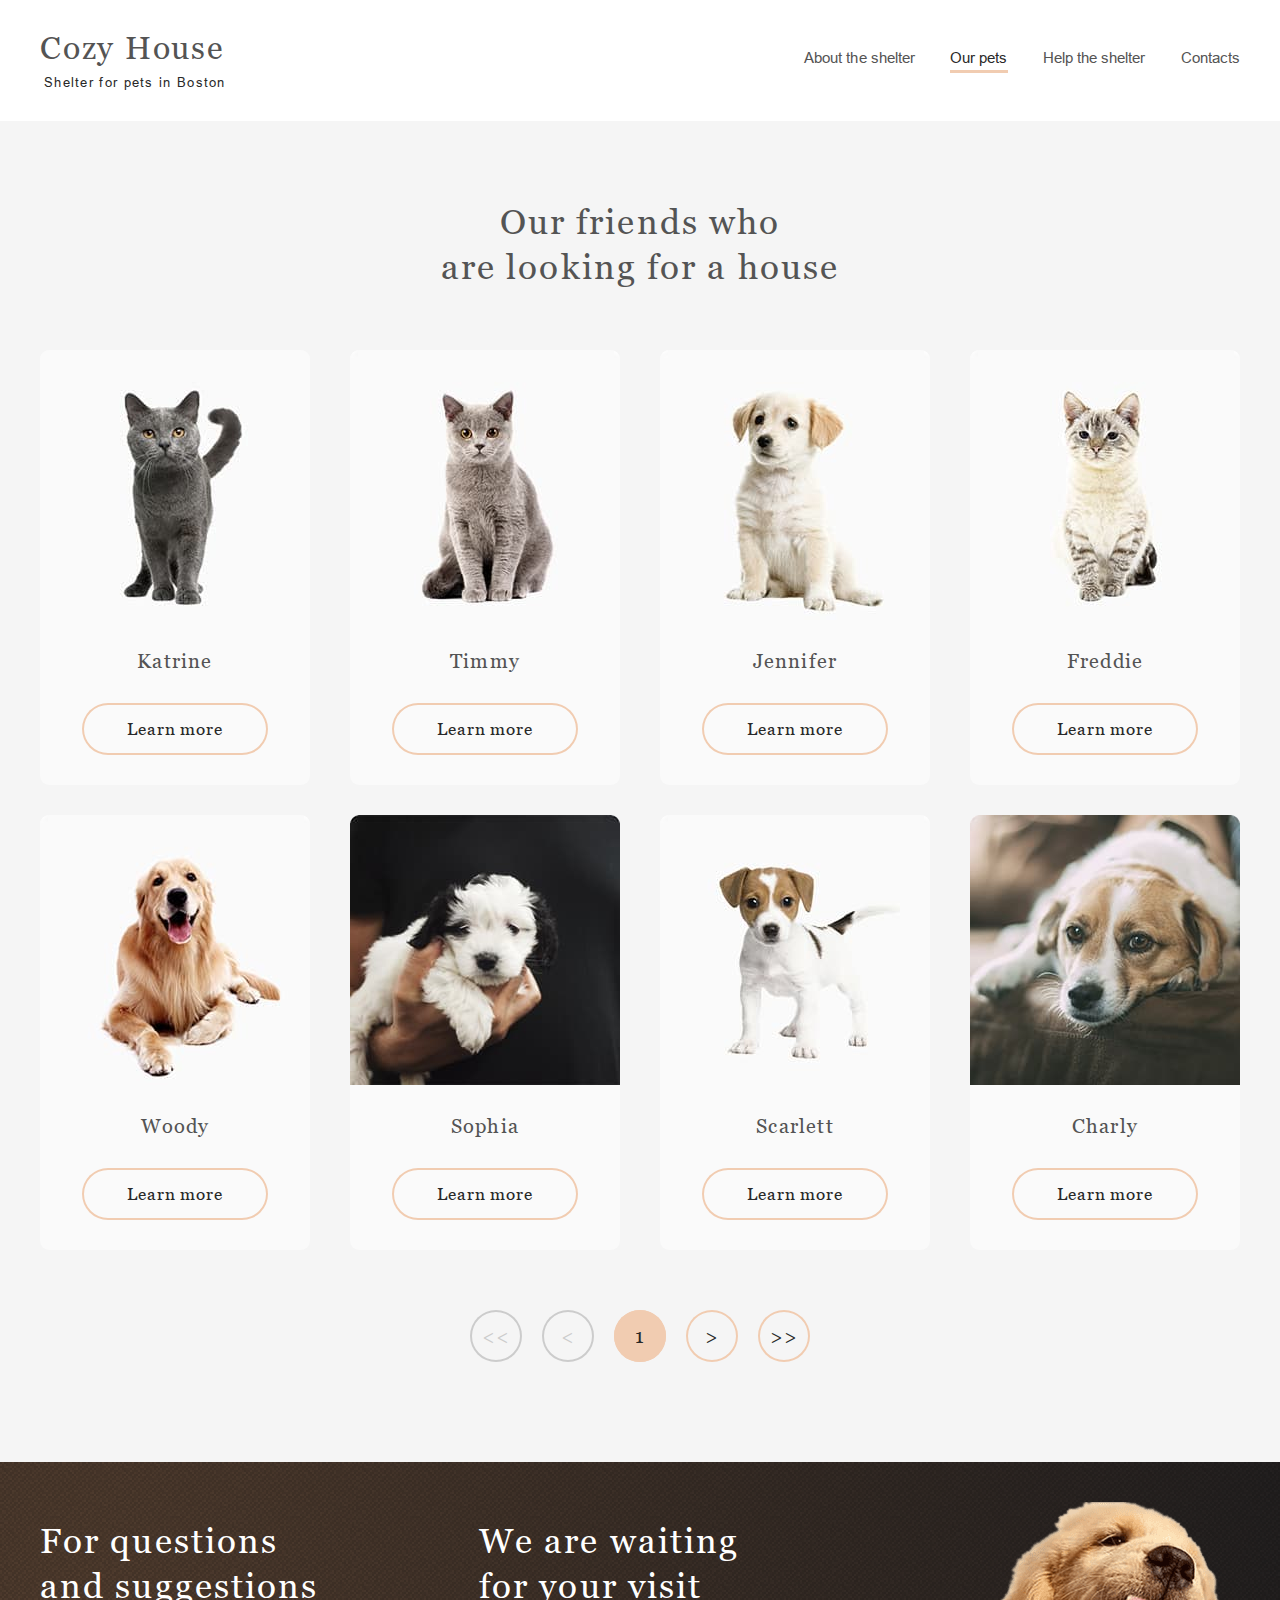
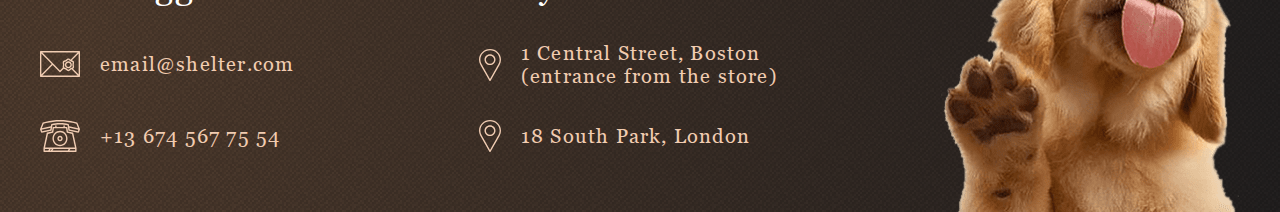
==== commit bb7a0b50: "feat: add basic accessible hamburger menu behavior" ====
--- a/pages/pets/index.html
+++ b/pages/pets/index.html
@@ -23,8 +23,8 @@
                             </h1>
                             <p class="header-logo__subtitle">Shelter for pets in Boston</p>
                         </div>
-                        <button id="hamburger-btn" class="header-hamburger" aria-expanded="true"
-                            aria-controls="navigationLinks" title="open and close navigation">
+                        <button id="hamburger-btn" class="header-hamburger" aria-expanded="false"
+                            aria-controls=" navigationLinks" title="open and close navigation">
                             <span class="header-hamburger__line"></span>
                             <span class="header-hamburger__line"></span>
                             <span class="header-hamburger__line"></span>
--- a/styles/styles.css
+++ b/styles/styles.css
@@ -23,12 +23,6 @@
   font-display: swap;
 }
 /*! normalize.css v8.0.1 | MIT License | github.com/necolas/normalize.css */
-/* Document
-   ========================================================================== */
-/**
- * 1. Correct the line height in all browsers.
- * 2. Prevent adjustments of font size after orientation changes in iOS.
- */
 html {
   line-height: 1.15; /* 1 */
   -webkit-text-size-adjust: 100%; /* 2 */
@@ -563,7 +557,6 @@
 }
 
 .carousel-1280 {
-  left: -61.875rem;
   left: -67.5rem;
 }
 
@@ -669,10 +662,10 @@
 
 @keyframes move-left-320 {
   from {
-    left: -286px;
+    left: -17.875rem;
   }
   to {
-    left: 0px;
+    left: 0rem;
   }
 }
 .transition-left-320 {
@@ -681,10 +674,10 @@
 
 @keyframes move-right-320 {
   from {
-    left: -286px;
+    left: -17.875rem;
   }
   to {
-    left: -572px;
+    left: -35.75rem;
   }
 }
 .transition-right-320 {
@@ -693,10 +686,10 @@
 
 @keyframes move-left-768 {
   from {
-    left: -620px;
+    left: -38.75rem;
   }
   to {
-    left: 0px;
+    left: 0rem;
   }
 }
 .transition-left-768 {
@@ -705,10 +698,10 @@
 
 @keyframes move-right-768 {
   from {
-    left: -620px;
+    left: -38.75rem;
   }
   to {
-    left: -1240px;
+    left: -77.5rem;
   }
 }
 .transition-right-768 {
@@ -717,10 +710,10 @@
 
 @keyframes move-left-1280 {
   from {
-    left: -1080px;
+    left: -67.5rem;
   }
   to {
-    left: 0px;
+    left: 0rem;
   }
 }
 .transition-left-1280 {
@@ -729,10 +722,10 @@
 
 @keyframes move-right-1280 {
   from {
-    left: -1080px;
+    left: -67.5rem;
   }
   to {
-    left: -2160px;
+    left: -135rem;
   }
 }
 .transition-right-1280 {
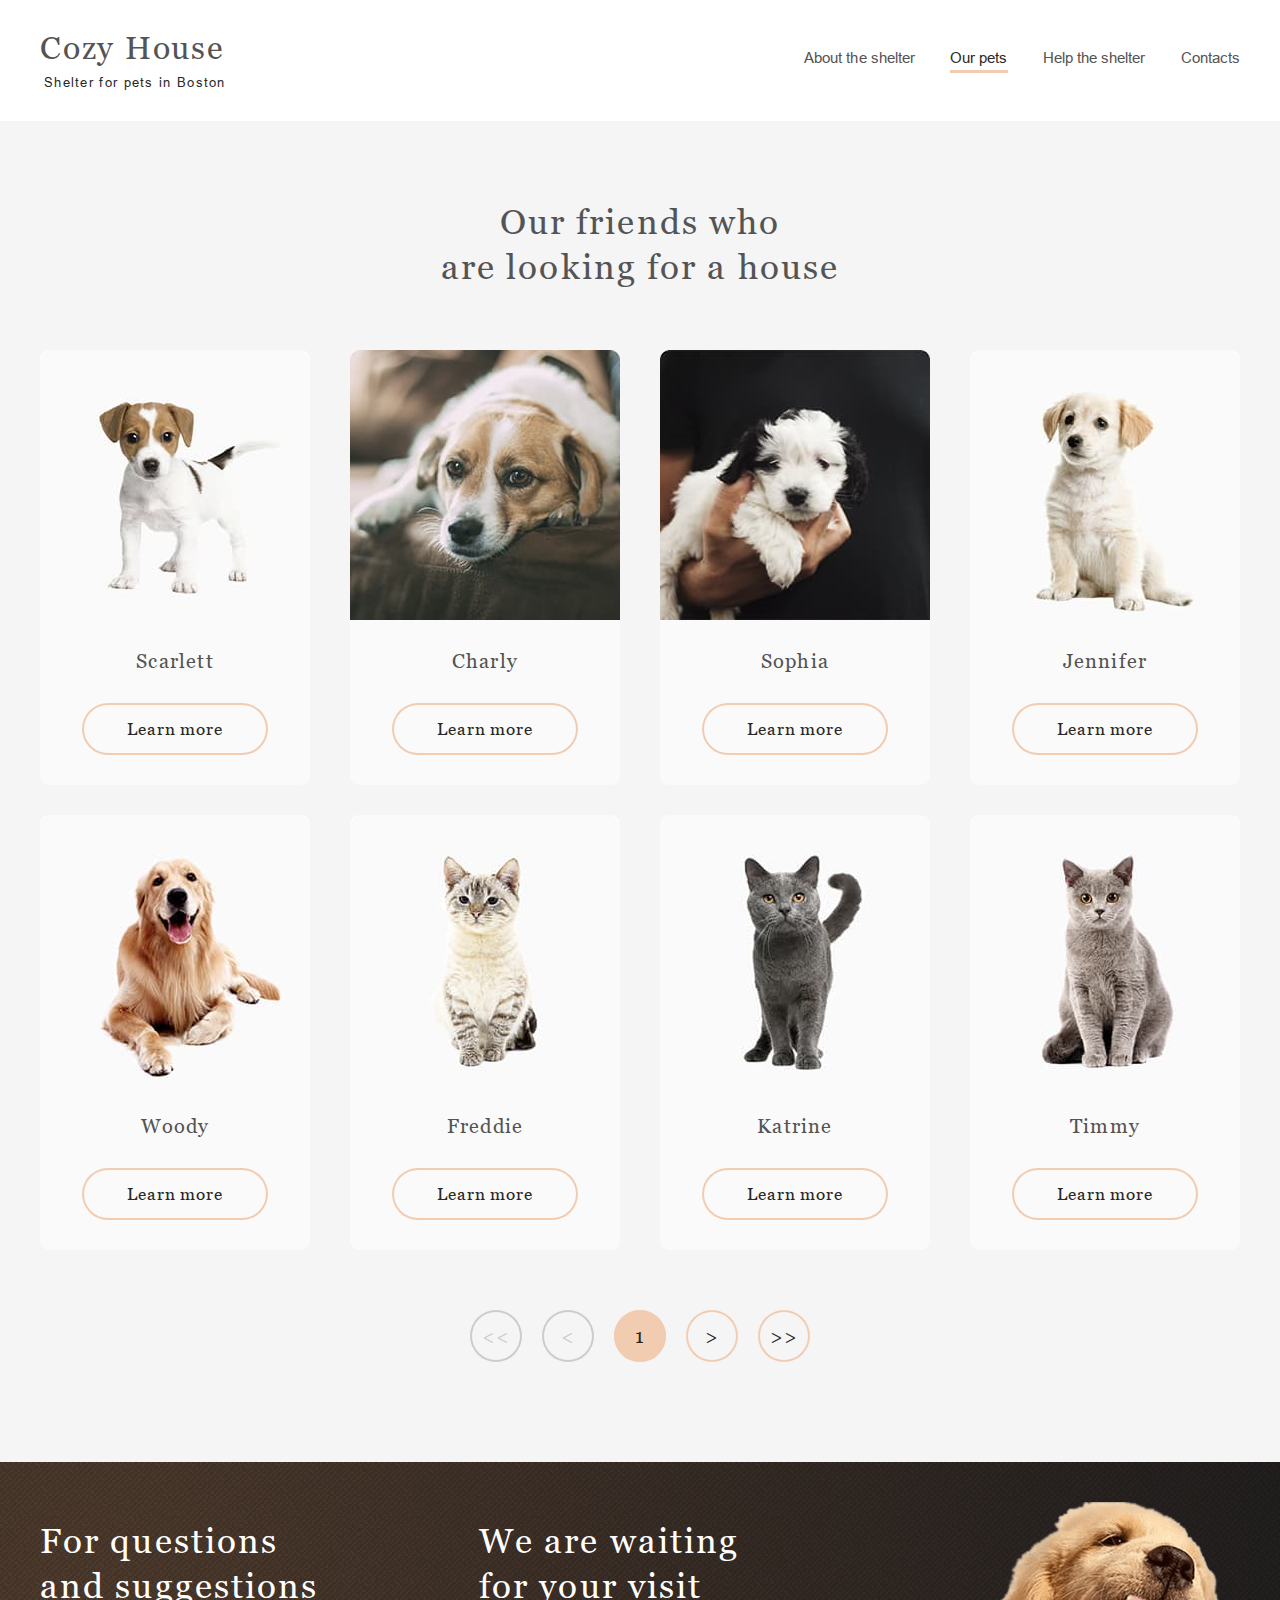
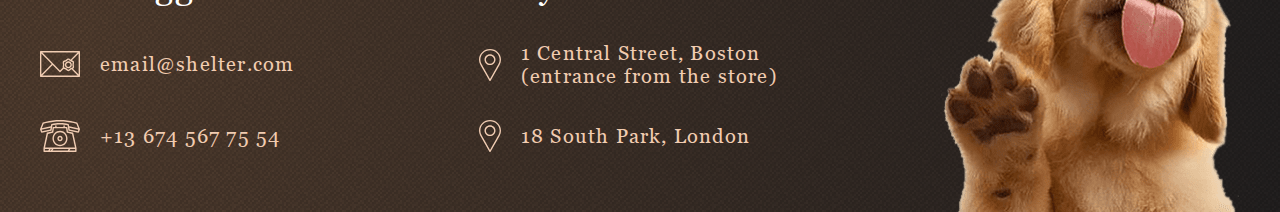
==== commit 12ba9978: "fix: add correct styles path" ====
--- a/pages/pets/index.html
+++ b/pages/pets/index.html
@@ -6,7 +6,7 @@
     <meta http-equiv="X-UA-Compatible" content="IE=edge">
     <meta name="viewport" content="width=device-width, initial-scale=1.0">
     <title>Our Pets</title>
-    <link rel="stylesheet" href="/styles/styles.css" />
+    <link rel="stylesheet" href="../../styles/styles.css" />
 </head>
 
 <body>
--- a/styles/styles.css
+++ b/styles/styles.css
@@ -382,6 +382,7 @@
 }
 .pet-card__img {
   vertical-align: middle;
+  min-height: 16.875rem;
 }
 .pet-card__content {
   padding: 1.875em 0;
@@ -732,6 +733,30 @@
   animation: move-right-1280 0.9s linear;
 }
 
+@keyframes fade-out {
+  from {
+    opacity: 1;
+  }
+  to {
+    opacity: 0;
+  }
+}
+.fade-out {
+  animation: fade-out 0.6s linear;
+}
+
+@keyframes fade-in {
+  from {
+    opacity: 0;
+  }
+  to {
+    opacity: 1;
+  }
+}
+.fade-in {
+  animation: fade-in 0.6s linear;
+}
+
 .header {
   position: absolute;
   top: 0;
@@ -1717,6 +1742,7 @@
 }
 .pets-cards__item {
   max-width: 16.875rem;
+  min-height: 27.1875rem;
 }
 .pets-nav {
   max-width: 18.75em;
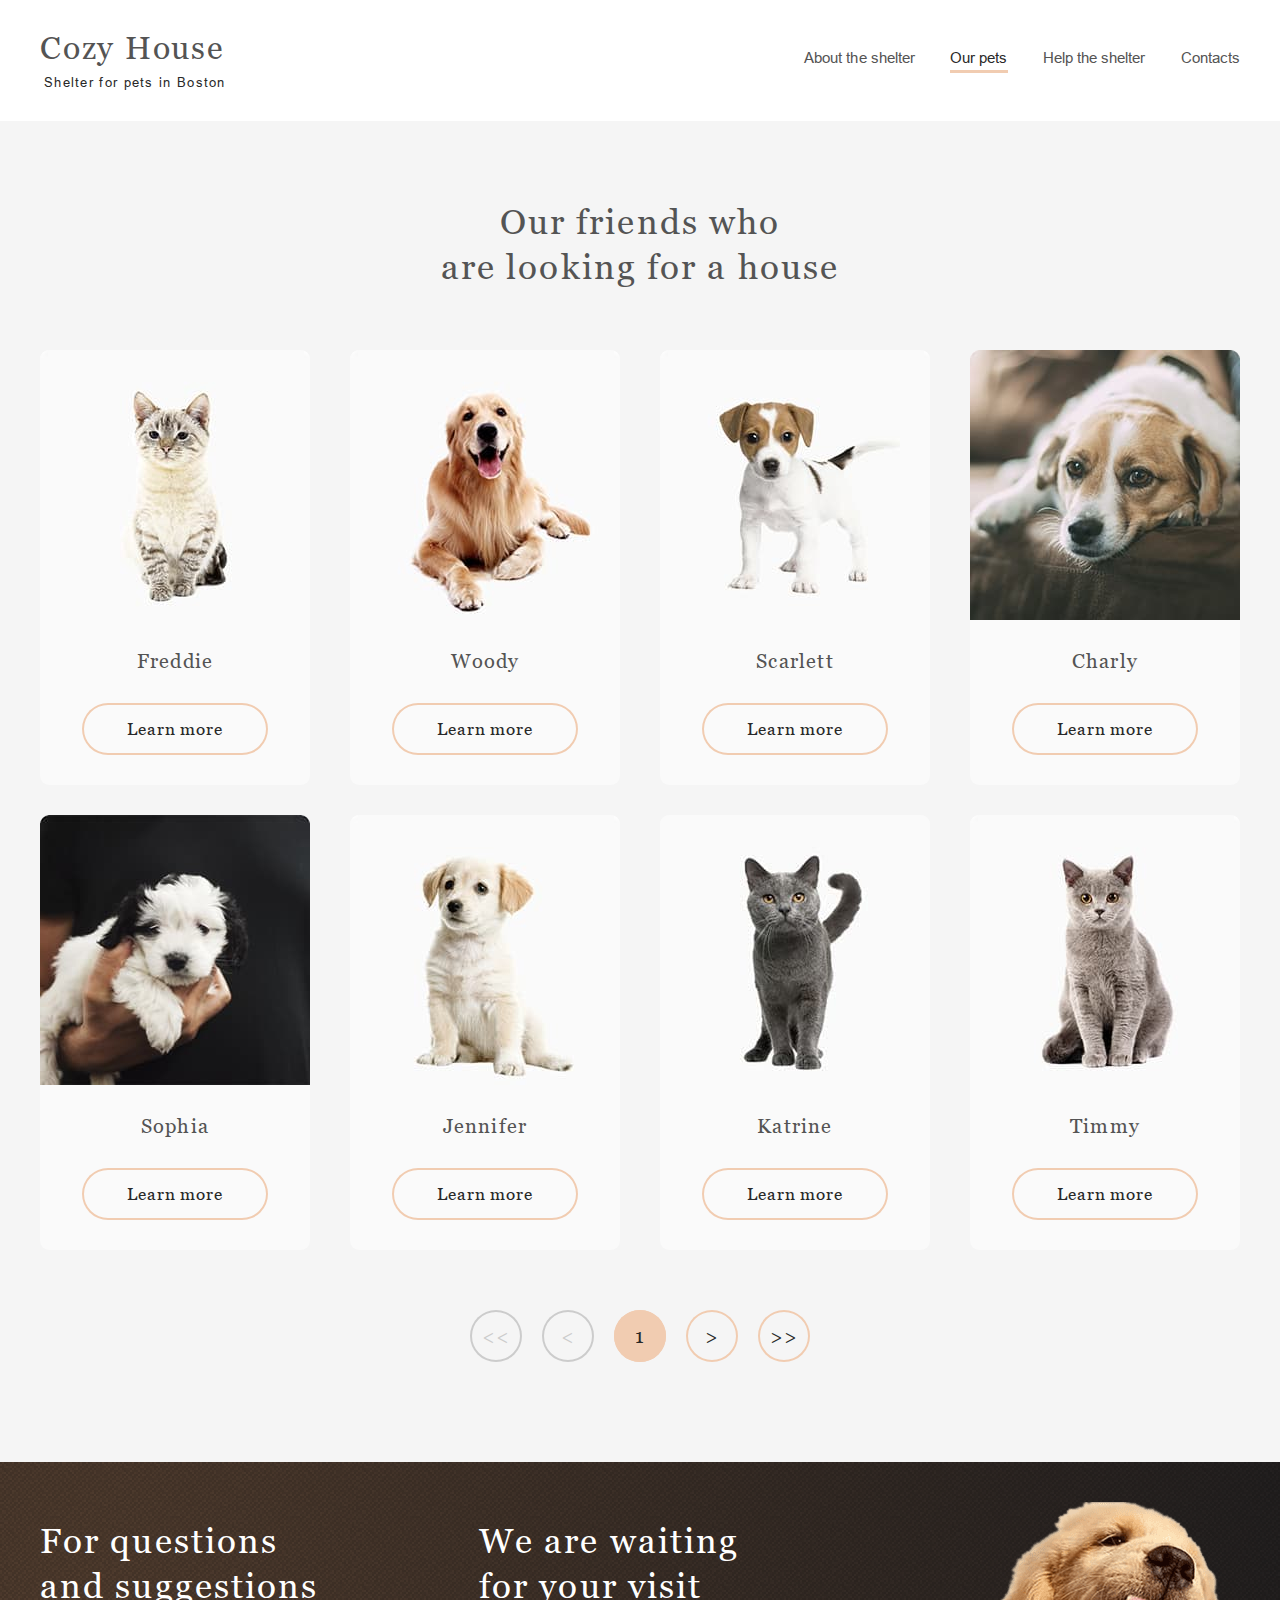
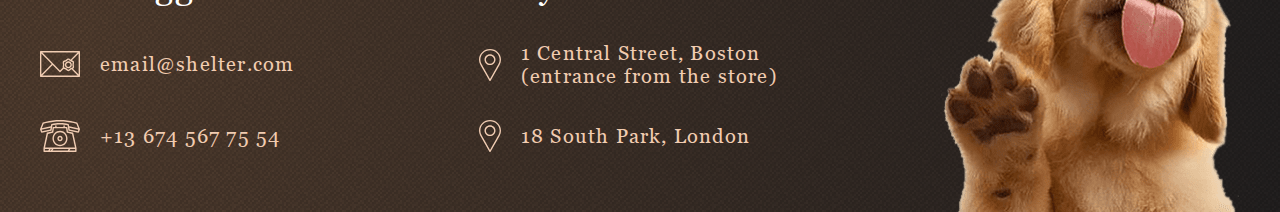
==== commit 0e8b1e2d: "fix: add correct path to header logo on pets page" ====
--- a/pages/pets/index.html
+++ b/pages/pets/index.html
@@ -19,7 +19,7 @@
                     <div class="header-nav-wrapper flex flex-jc-sb flex-ai-c">
                         <div class="header-logo">
                             <h1 class="header-logo__title">
-                                <a href="#our-pets" class="header-logo__title-text">Cozy House</a>
+                                <a href="../main/index.html" class="header-logo__title-text">Cozy House</a>
                             </h1>
                             <p class="header-logo__subtitle">Shelter for pets in Boston</p>
                         </div>
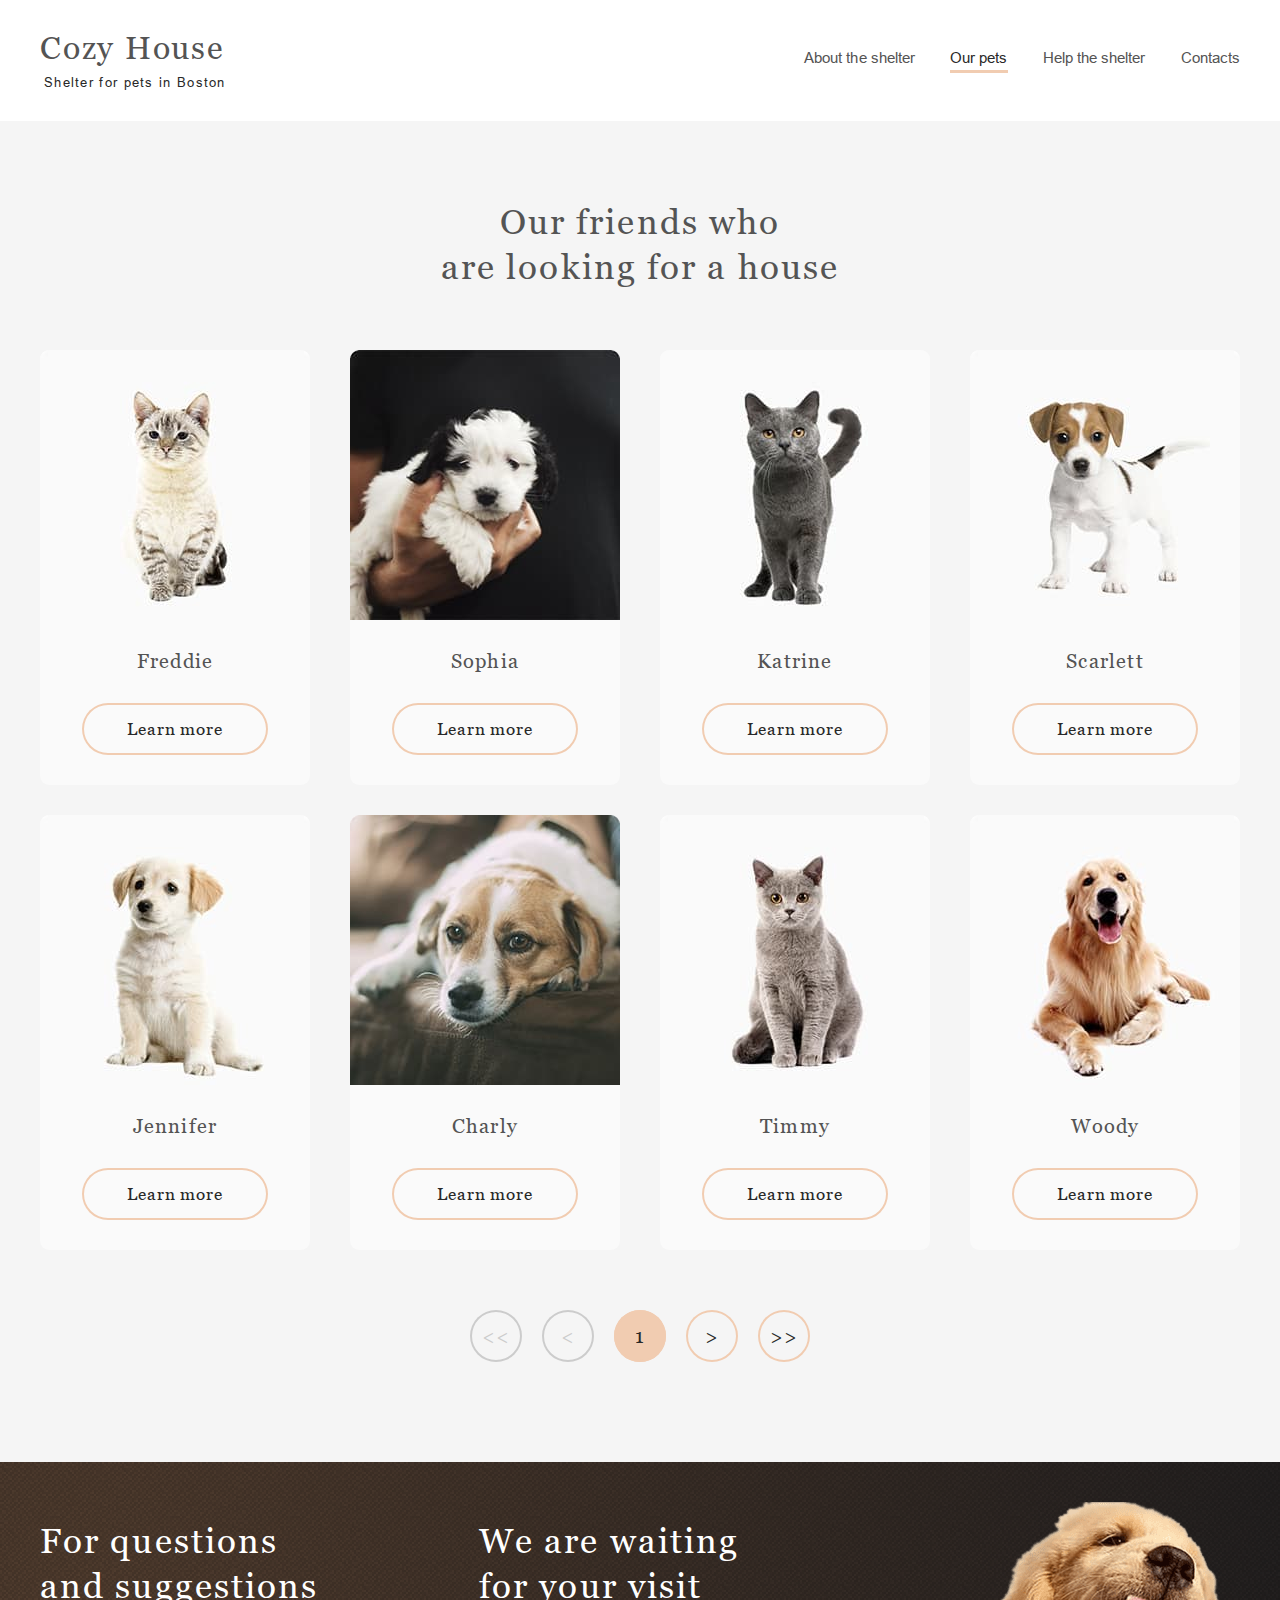
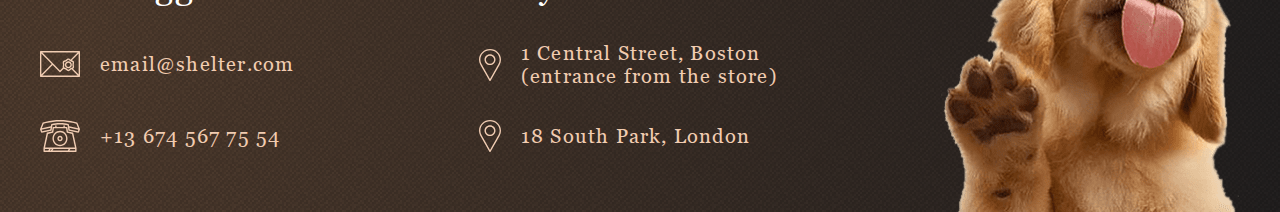
==== commit 75c3ac9e: "fix: add correct path to hamburger menu logo" ====
--- a/pages/pets/index.html
+++ b/pages/pets/index.html
@@ -32,7 +32,7 @@
                     </div>
                     <div id="navigationLinks" class="nav-links-wrapper mobile-menu">
                         <div class="header-logo">
-                            <a href="#our-pets" class="header-logo__title-text">Cozy House</a>
+                            <a href="../main/index.html" class="header-logo__title-text">Cozy House</a>
                             <p class="header-logo__subtitle">Shelter for pets in Boston</p>
                         </div>
                         <ul class="header-nav__menu flex">
